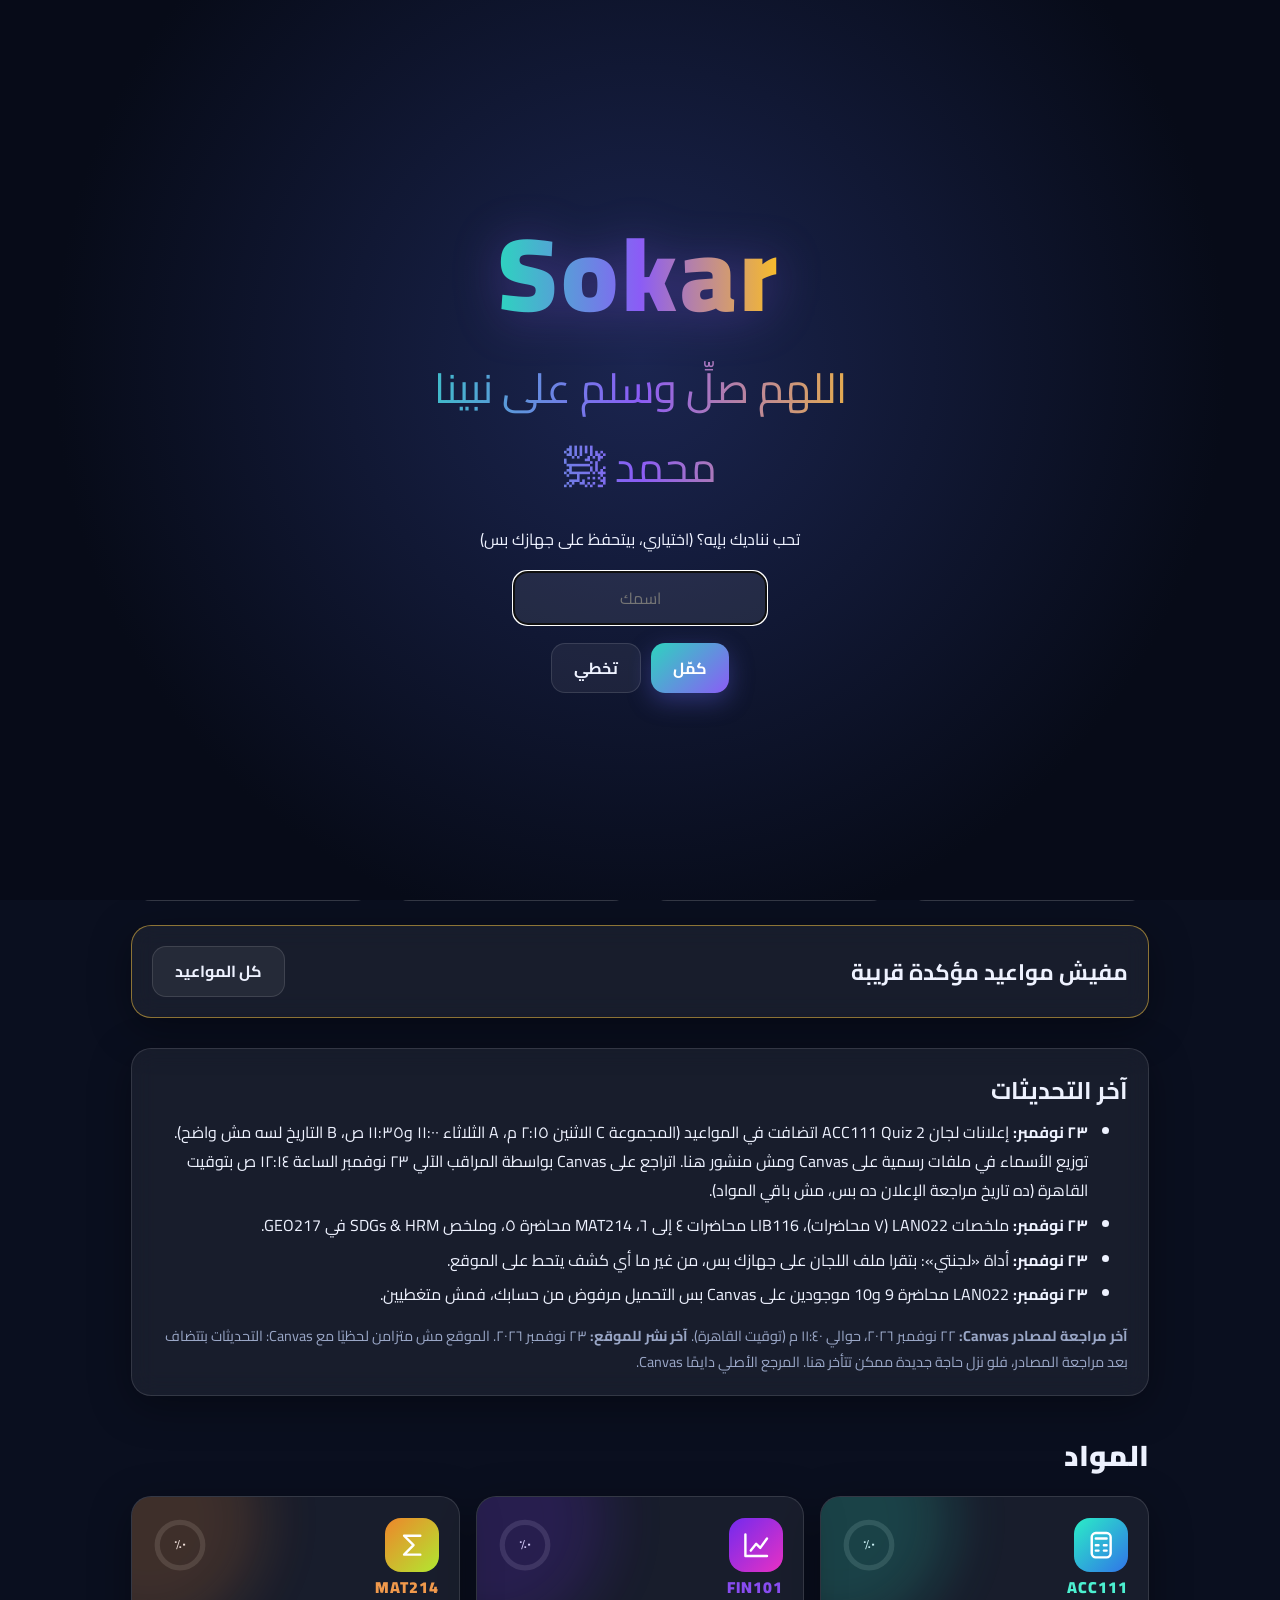
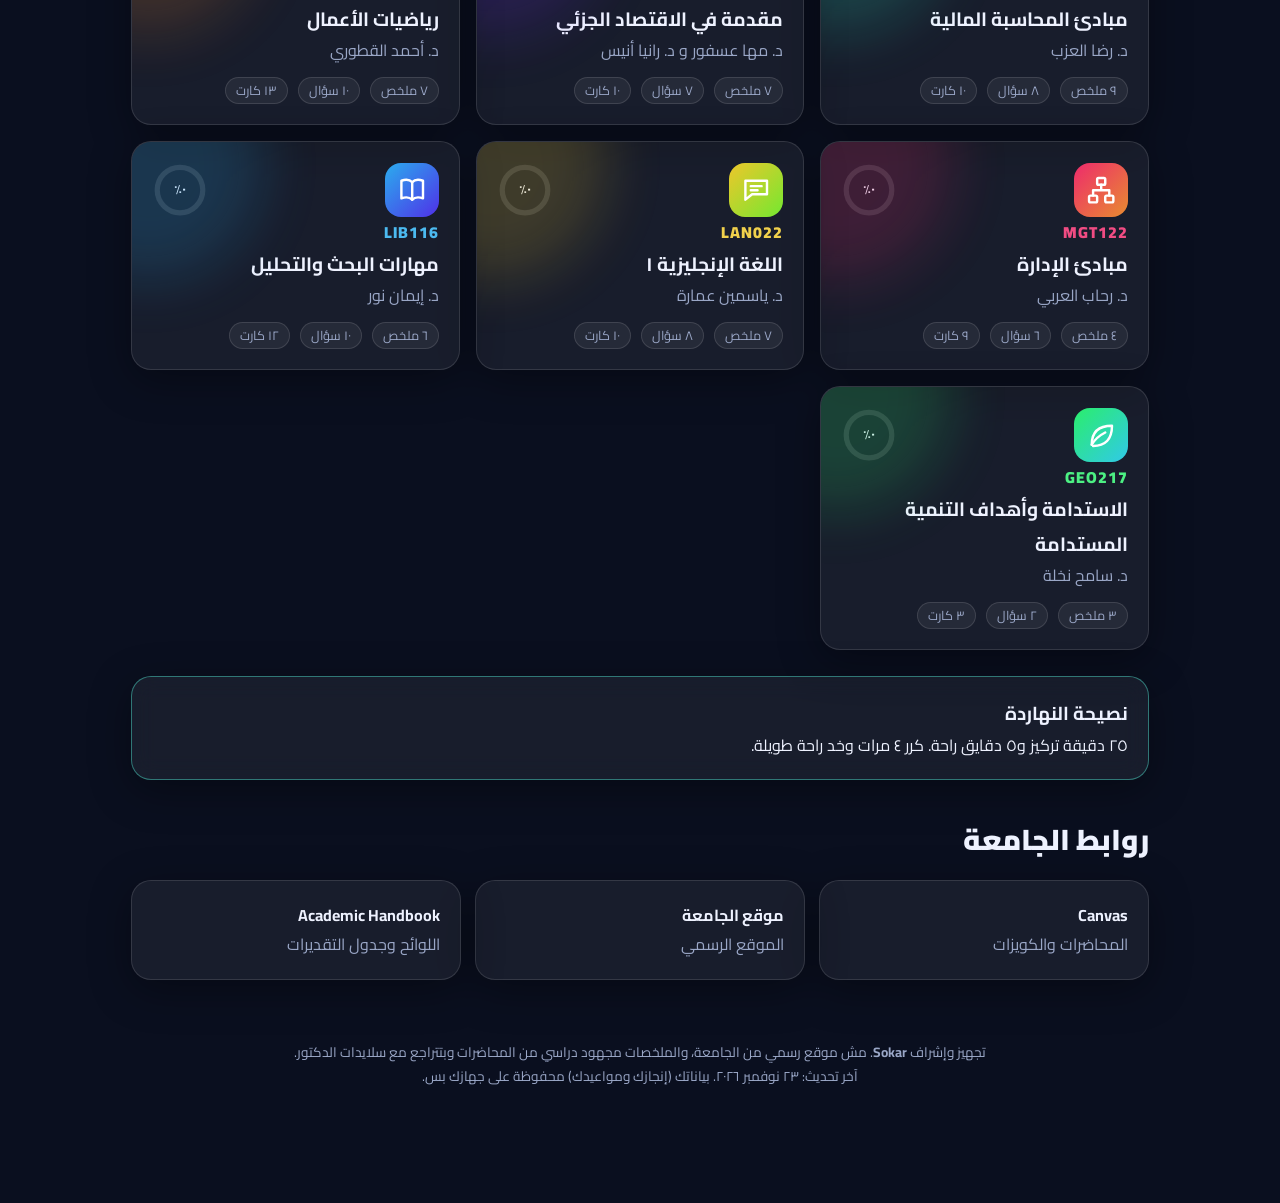
==== index.html @ f7c3d380 "Add color-scheme meta tag to index.html" ====
<!doctype html>
<html lang="ar" dir="rtl">
<head>
<meta charset="utf-8">
<meta name="viewport" content="width=device-width,initial-scale=1,viewport-fit=cover">
<title>Sokar Hub | منصة دفعة بيزنس AIU</title>
<meta name="description" content="ملخصات المواد، المواعيد، كويزات تدريب وحاسبة معدل لدفعة Business سنة أولى AIU. تجهيز Sokar.">
<meta name="theme-color" content="#0b1020"><meta name="color-scheme" content="dark light">
<link rel="icon" href="data:image/svg+xml,%3Csvg xmlns='http://www.w3.org/2000/svg' viewBox='0 0 64 64'%3E%3Crect width='64' height='64' rx='16' fill='%2314b8a6'/%3E%3Ctext x='32' y='44' font-size='34' text-anchor='middle' fill='white' font-family='Arial' font-weight='700'%3ES%3C/text%3E%3C/svg%3E">
<link rel="preconnect" href="https://fonts.googleapis.com"><link rel="preconnect" href="https://fonts.gstatic.com" crossorigin>
<link href="https://fonts.googleapis.com/css2?family=Cairo:wght@400;600;800;900&display=swap" rel="stylesheet">
<link rel="stylesheet" href="css/style.css">
</head>
<body>
<div class="bg" aria-hidden="true"><i class="b b1"></i><i class="b b2"></i><i class="b b3"></i><canvas id="stars"></canvas></div>
<header class="top"><a class="brand" href="#/"><span class="logo">S</span><span>Sokar <b>Hub</b></span></a>
<nav id="nav"><a href="#/" data-r="home">الرئيسية</a><a href="#/table" data-r="table">جدول</a><a href="#/courses" data-r="courses">المواد</a><a href="#/deadlines" data-r="deadlines">المواعيد</a><a href="#/tools" data-r="tools">أدوات</a></nav>
<button id="theme" class="icon-btn" aria-label="تبديل الثيم">◐</button></header>
<main id="app" tabindex="-1"></main>
<footer class="foot"><p>تجهيز وإشراف <b>Sokar</b>. مش موقع رسمي من الجامعة، والملخصات مجهود دراسي من المحاضرات وبتتراجع مع سلايدات الدكتور.</p><p>آخر تحديث: <span id="upd"></span>. بياناتك (إنجازك ومواعيدك) محفوظة على جهازك بس.</p></footer>
<nav class="bottom" id="bnav"><a href="#/" data-r="home"><svg viewBox="0 0 24 24"><path d="M3 11l9-8 9 8v9a1 1 0 0 1-1 1h-5v-6H9v6H4a1 1 0 0 1-1-1z"/></svg>الرئيسية</a><a href="#/table" data-r="table"><svg viewBox="0 0 24 24"><rect x="3" y="4" width="18" height="17" rx="3"/><path d="M3 10h18M9 10v11M15 10v11"/></svg>جدول</a><a href="#/courses" data-r="courses"><svg viewBox="0 0 24 24"><path d="M4 5c3-1 6-1 8 1 2-2 5-2 8-1v13c-3-1-6-1-8 1-2-2-5-2-8-1z"/></svg>المواد</a><a href="#/deadlines" data-r="deadlines"><svg viewBox="0 0 24 24"><rect x="3" y="5" width="18" height="16" rx="3"/><path d="M8 3v4M16 3v4M3 11h18"/></svg>المواعيد</a><a href="#/tools" data-r="tools"><svg viewBox="0 0 24 24"><circle cx="12" cy="12" r="9"/><path d="M12 7v5l3 2"/></svg>أدوات</a></nav>
<script src="js/data-core.js"></script><script src="js/data-acc.js"></script><script src="js/data-fin.js"></script><script src="js/data-mat.js"></script><script src="js/data-mgt.js"></script><script src="js/data-misc.js"></script><script src="js/app.js"></script>
</body></html>
---- css/style.css ----
:root{--bg:#0a0f1f;--bg2:#10172e;--card:rgba(255,255,255,.06);--bd:rgba(255,255,255,.12);--tx:#eef2ff;--mut:#9aa7c7;--pri:#2dd4bf;--pri2:#8b5cf6;--warn:#fbbf24;--ok:#34d399;--r:20px;--sh:0 10px 40px rgba(0,0,0,.35)}
[data-theme=light]{--bg:#f4f6ff;--bg2:#fff;--card:rgba(255,255,255,.85);--bd:rgba(20,30,70,.12);--tx:#10162f;--mut:#56608a;--sh:0 10px 30px rgba(40,50,120,.12)}
*{box-sizing:border-box;margin:0}html{scroll-behavior:smooth}
body{font-family:Cairo,"Segoe UI",Tahoma,sans-serif;background:var(--bg);color:var(--tx);line-height:1.8;overflow-x:hidden;padding-bottom:84px}
a{color:inherit;text-decoration:none}button,input,select{font:inherit;color:inherit}
.bg{position:fixed;inset:0;z-index:-1;overflow:hidden;background:radial-gradient(1200px 700px at 80% -10%,var(--bg2),var(--bg))}
.b{position:absolute;border-radius:50%;filter:blur(70px);opacity:.5;animation:drift 18s ease-in-out infinite alternate}
.b1{width:46vmax;height:46vmax;background:#14b8a6;top:-14vmax;right:-10vmax}.b2{width:40vmax;height:40vmax;background:#7c3aed;bottom:-14vmax;left:-10vmax;animation-delay:-6s}.b3{width:28vmax;height:28vmax;background:#f59e0b;top:40%;left:35%;opacity:.18;animation-delay:-11s}
[data-theme=light] .b{opacity:.22}
@keyframes drift{to{transform:translate(6vmax,5vmax) scale(1.15)}}
#stars{position:absolute;inset:0;width:100%;height:100%}
.top{position:sticky;top:0;z-index:20;display:flex;align-items:center;gap:16px;padding:10px 4vw;backdrop-filter:blur(18px);background:color-mix(in srgb,var(--bg) 70%,transparent);border-bottom:1px solid var(--bd)}
.brand{display:flex;align-items:center;gap:10px;font-weight:800;font-size:1.2rem}.brand b{background:linear-gradient(90deg,var(--pri),var(--pri2));-webkit-background-clip:text;background-clip:text;color:transparent}
.logo{display:grid;place-items:center;width:38px;height:38px;border-radius:12px;background:linear-gradient(135deg,var(--pri),var(--pri2));color:#fff;font-weight:900;animation:pulse 3.5s infinite}
@keyframes pulse{50%{box-shadow:0 0 0 10px rgba(45,212,191,0)}0%{box-shadow:0 0 0 0 rgba(45,212,191,.5)}}
#nav{display:flex;gap:6px;margin-inline-start:auto}#nav a{padding:6px 14px;border-radius:99px;color:var(--mut);font-weight:600;transition:.25s}#nav a:hover,#nav a.on{background:var(--card);color:var(--tx)}
.icon-btn{background:var(--card);border:1px solid var(--bd);border-radius:50%;width:38px;height:38px;cursor:pointer}
main{max-width:1120px;margin:auto;padding:24px 4vw 40px;outline:none}
main.in>*{animation:rise .45s both}@keyframes rise{from{opacity:0;transform:translateY(18px)}}
.reveal{opacity:0;transform:translateY(24px);transition:opacity .5s,transform .5s}.reveal.seen{opacity:1;transform:none}
.card{background:var(--card);border:1px solid var(--bd);border-radius:var(--r);padding:20px;box-shadow:var(--sh);backdrop-filter:blur(12px);transition:transform .25s,border-color .25s}
.card:hover{border-color:color-mix(in srgb,var(--pri) 50%,var(--bd))}
.hero{display:grid;grid-template-columns:1.1fr .9fr;gap:30px;align-items:center;min-height:460px;padding:20px 0}
.pill{display:inline-block;padding:4px 16px;border-radius:99px;background:var(--card);border:1px solid var(--bd);color:var(--pri);font-weight:700;font-size:.9rem}
h1{font-size:clamp(2.3rem,6vw,4.3rem);line-height:1.15;font-weight:900;margin:14px 0}
.grad{background:linear-gradient(90deg,var(--pri),var(--pri2),var(--warn),var(--pri));background-size:300% 100%;-webkit-background-clip:text;background-clip:text;color:transparent;animation:flow 6s linear infinite}
@keyframes flow{to{background-position:300% 0}}
.lead{color:var(--mut);font-size:1.1rem;max-width:560px}.cta{display:flex;gap:12px;flex-wrap:wrap;margin-top:22px}.cta.c{justify-content:center}
.btn{display:inline-flex;align-items:center;justify-content:center;gap:6px;padding:10px 22px;border-radius:14px;border:1px solid var(--bd);background:var(--card);cursor:pointer;font-weight:700;transition:.2s}.btn:hover{transform:translateY(-2px)}
.btn.pri{background:linear-gradient(135deg,var(--pri),var(--pri2));color:#fff;border:0;box-shadow:0 8px 24px rgba(99,102,241,.35)}.btn.sm{padding:4px 12px;font-size:.85rem;border-radius:10px}.btn:disabled{opacity:.45;cursor:not-allowed;transform:none}
.hero-art{position:relative;aspect-ratio:1;max-width:440px;margin:auto;width:100%}
.core{position:absolute;inset:25%;display:grid;place-items:center;animation:float 6s ease-in-out infinite}.core svg{width:100%}
.orbit{position:absolute;inset:0;border-radius:50%;border:1px dashed var(--bd);animation:spin 26s linear infinite}.o2{inset:12%;animation-duration:36s;animation-direction:reverse}
.orbit i{position:absolute;display:grid;place-items:center;width:46px;height:46px;border-radius:14px;background:var(--card);border:1px solid var(--bd);font-style:normal;font-weight:800;font-size:1.2rem;color:var(--pri);}
.o1 i:nth-child(1){top:-23px;left:calc(50% - 23px)}.o1 i:nth-child(2){bottom:12%;right:2%}.o1 i:nth-child(3){bottom:12%;left:2%}
.o2 i:nth-child(1){top:6%;right:6%}.o2 i:nth-child(2){bottom:-23px;left:calc(50% - 23px)}.o2 i:nth-child(3){top:20%;left:-20px}
.orbit i{animation:spin 26s linear infinite reverse}.o2 i{animation-duration:36s;animation-direction:normal}
@keyframes spin{to{transform:rotate(360deg)}}@keyframes float{50%{transform:translateY(-14px)}}
.float{position:absolute;padding:6px 14px;border-radius:14px;background:linear-gradient(135deg,var(--pri),var(--pri2));color:#fff;font-weight:800;box-shadow:var(--sh);animation:float 5s ease-in-out infinite}
.f1{top:6%;right:0}.f2{bottom:10%;left:-4%;animation-delay:-2s}.f3{bottom:-2%;right:20%;animation-delay:-3.5s;background:linear-gradient(135deg,#f59e0b,#ef4444)}
.stats{display:grid;grid-template-columns:repeat(4,1fr);gap:14px;margin:24px 0}.stats div{background:var(--card);border:1px solid var(--bd);border-radius:var(--r);padding:16px;text-align:center}.stats b{display:block;font-size:2.2rem;font-weight:900;background:linear-gradient(90deg,var(--pri),var(--pri2));-webkit-background-clip:text;background-clip:text;color:transparent}.stats span{color:var(--mut)}
.next{display:flex;align-items:center;gap:18px;flex-wrap:wrap;justify-content:space-between;margin:10px 0 30px;border-color:color-mix(in srgb,var(--warn) 45%,var(--bd))}.next h2{font-size:1.4rem}
.count{font-size:1.7rem;font-weight:900;color:var(--warn);animation:glow 2.4s infinite}@keyframes glow{50%{text-shadow:0 0 18px rgba(251,191,36,.7)}}
.sec,.pg{font-size:1.8rem;font-weight:900;margin:34px 0 14px}.pg{margin-top:8px}.mut{color:var(--mut)}.small{font-size:.9rem}.center{text-align:center}.note{margin-top:22px;color:var(--mut);font-size:.9rem}
.grid{display:grid;grid-template-columns:repeat(auto-fill,minmax(250px,1fr));gap:16px}
.cc{display:block;position:relative;overflow:hidden;transform-style:preserve-3d}
.cc::before{content:"";position:absolute;inset:-40% auto auto -30%;width:70%;aspect-ratio:1;border-radius:50%;background:hsl(var(--h) 85% 55%);opacity:.18;filter:blur(30px);transition:.4s}.cc:hover::before{opacity:.35;transform:scale(1.3)}
.cc-top{display:flex;justify-content:space-between;align-items:center}.cc-ic{display:grid;place-items:center;width:54px;height:54px;border-radius:16px;background:linear-gradient(135deg,hsl(var(--h) 85% 55%),hsl(calc(var(--h) + 50) 80% 55%));color:#fff}.cc-ic.big{width:72px;height:72px;border-radius:22px}.ic{width:60%}
.code{font-weight:900;letter-spacing:1px;color:hsl(var(--h,170) 85% 62%);direction:ltr;display:inline-block}.cc h3{font-size:1.2rem}.cc-foot{display:flex;gap:10px;flex-wrap:wrap;margin-top:12px;font-size:.8rem;color:var(--mut)}.cc-foot span{background:var(--card);border-radius:99px;padding:1px 10px;border:1px solid var(--bd)}
.ring{width:56px;height:56px}.rt{fill:none;stroke:var(--bd);stroke-width:6}.rp{fill:none;stroke-width:6;stroke-linecap:round;transition:stroke-dashoffset 1s}.ring text{fill:var(--tx);font-size:15px;font-weight:800}
.links{display:grid;grid-template-columns:repeat(auto-fit,minmax(220px,1fr));gap:14px}.links a{display:flex;flex-direction:column}
.tips{margin-top:26px;border-color:color-mix(in srgb,var(--pri) 40%,var(--bd))}
.back{color:var(--pri);font-weight:700}.chead{display:flex;align-items:center;gap:18px;margin:14px 0 18px;flex-wrap:wrap}.chead h1{font-size:2rem;margin:0}.chead .ring{margin-inline-start:auto;width:76px;height:76px}.info{margin-bottom:16px;font-size:.95rem}.info p+p{margin-top:6px}
.tabs{display:flex;gap:8px;margin:16px 0;position:sticky;top:60px;z-index:5}.tab{padding:8px 22px;border-radius:99px;border:1px solid var(--bd);background:var(--card);cursor:pointer;font-weight:700;backdrop-filter:blur(10px)}.tab.on{background:linear-gradient(135deg,var(--pri),var(--pri2));color:#fff;border:0}
.lec{margin-bottom:12px;padding:0}.lec summary{display:flex;align-items:center;gap:12px;padding:16px 18px;cursor:pointer;list-style:none;font-weight:700}.lec summary::-webkit-details-marker{display:none}.lec[open]{border-color:var(--pri)}
.num{display:grid;place-items:center;min-width:34px;height:34px;border-radius:10px;background:var(--bd);font-weight:800}.lt{flex:1}.chk{display:flex;gap:6px;align-items:center;font-size:.8rem;color:var(--mut);font-weight:600}.chk input{accent-color:var(--pri);width:18px;height:18px}
.pts{padding:0 40px 8px 18px;margin:0}.pts li{margin:6px 0}.lec .pts{padding-top:2px;animation:rise .4s}.terms{display:flex;gap:8px;flex-wrap:wrap;padding:6px 18px 18px}.term{background:color-mix(in srgb,var(--pri) 14%,transparent);border:1px solid var(--bd);border-radius:10px;padding:2px 12px;font-size:.88rem}.term b{color:var(--pri)}
.fc-wrap{max-width:560px;margin:auto}.fc{perspective:900px;height:260px;position:relative;cursor:pointer;margin-bottom:16px}.face{position:absolute;inset:0;display:flex;flex-direction:column;justify-content:center;align-items:center;text-align:center;padding:24px;border-radius:var(--r);border:1px solid var(--bd);background:var(--card);backface-visibility:hidden;transition:transform .6s;font-size:1.3rem;font-weight:700;box-shadow:var(--sh)}.back{}.face.back{transform:rotateY(180deg);background:linear-gradient(135deg,color-mix(in srgb,var(--pri) 25%,var(--bg2)),color-mix(in srgb,var(--pri2) 25%,var(--bg2)))}.fc.flip .front{transform:rotateY(180deg)}.fc.flip .back{transform:rotateY(0)}.face small,.face em{color:var(--mut);font-size:.8rem;font-style:normal}.fc-btns{display:flex;gap:10px;justify-content:center}
.q h3{margin:10px 0 14px}.bar{height:6px;background:var(--bd);border-radius:9px;overflow:hidden}.bar i{display:block;height:100%;background:linear-gradient(90deg,var(--pri),var(--pri2));transition:width .4s}.opts{display:grid;gap:10px}.opt{padding:12px 16px;border-radius:14px;border:1px solid var(--bd);background:var(--card);cursor:pointer;text-align:start;font-weight:600;transition:.2s}.opt:hover:not(:disabled){border-color:var(--pri);transform:translateX(-4px)}.opt.right{background:rgba(52,211,153,.2);border-color:var(--ok);animation:pop .4s}.opt.wrong{background:rgba(248,113,113,.2);border-color:#f87171;animation:shake .4s}.why{margin:12px 0;color:var(--mut)}.res{text-align:center}.res h2{font-size:2.6rem}
@keyframes pop{50%{transform:scale(1.03)}}@keyframes shake{25%{transform:translateX(6px)}75%{transform:translateX(-6px)}}
.tl{display:grid;gap:14px;position:relative}.ev{display:flex;gap:16px;justify-content:space-between;flex-wrap:wrap;position:relative;border-inline-start:5px solid var(--bd)}.ev.ok{border-inline-start-color:var(--ok)}.ev.warn{border-inline-start-color:var(--warn)}.ev.soft{border-inline-start-color:var(--pri2)}.dot{display:none}
.ev-top{display:flex;gap:8px;margin-bottom:4px}.tag{padding:0 12px;border-radius:99px;font-size:.78rem;font-weight:800;background:var(--card);border:1px solid var(--bd)}.tag.ok{color:var(--ok)}.tag.warn{color:var(--warn)}.tag.soft{color:#a78bfa}.ev h3{font-size:1.15rem}.ev-side{display:flex;flex-direction:column;align-items:flex-end;gap:8px;justify-content:center}.cdn{color:var(--warn);font-size:1.15rem}
.cal{margin-top:24px}.cal h2{font-size:1.3rem}.cal .pts{padding-inline-end:18px}.add{display:flex;gap:10px;flex-wrap:wrap;margin:12px 0}.add input,.gp,.gh{padding:9px 14px;border-radius:12px;border:1px solid var(--bd);background:var(--card);flex:1;min-width:130px}.mine{list-style:none;padding:0}.mine li{display:flex;gap:10px;align-items:center;padding:8px 0;border-bottom:1px solid var(--bd)}.mine li span{flex:1}
.two{display:grid;grid-template-columns:1fr 1fr;gap:18px}.pomo{position:relative;width:200px;margin:14px auto}.pomo svg{width:100%}.pomo .rp{stroke:var(--pri);stroke-width:8;transition:stroke-dashoffset 1s linear}.pomo .rt{stroke-width:8}.pomo b{position:absolute;inset:0;display:grid;place-items:center;font-size:2.2rem;font-weight:900}
.gc{display:grid;grid-template-columns:70px 1fr 78px 60px 80px;gap:8px;align-items:center;margin:8px 0}.gc .gp,.gc .gh{min-width:0;padding:6px 8px}.gg{text-align:center;color:var(--pri)}.gres{display:flex;justify-content:space-between;align-items:center;margin:14px 0;padding:14px 18px;border-radius:16px;background:linear-gradient(135deg,color-mix(in srgb,var(--pri) 25%,transparent),color-mix(in srgb,var(--pri2) 25%,transparent))}.gres b{font-size:2rem}
.foot{text-align:center;color:var(--mut);font-size:.85rem;padding:20px 4vw 30px}
.bottom{display:none;position:fixed;bottom:0;inset-inline:0;z-index:30;justify-content:space-around;padding:6px 8px calc(6px + env(safe-area-inset-bottom));background:color-mix(in srgb,var(--bg) 85%,transparent);backdrop-filter:blur(18px);border-top:1px solid var(--bd)}
.bottom a{display:flex;flex-direction:column;align-items:center;font-size:.72rem;color:var(--mut);font-weight:700;gap:2px;padding:4px 9px;border-radius:14px;transition:.2s}.bottom svg{width:22px;height:22px;fill:none;stroke:currentColor;stroke-width:1.8;stroke-linecap:round;stroke-linejoin:round}.bottom a.on{color:var(--pri);background:var(--card)}
.confetti{position:fixed;inset:0;pointer-events:none;z-index:99}
@media(max-width:820px){.hero{grid-template-columns:1fr;min-height:0;text-align:center}.lead{margin:auto}.cta{justify-content:center}.hero-art{max-width:300px}.stats{grid-template-columns:repeat(2,1fr)}.two{grid-template-columns:1fr}#nav{display:none}.top{justify-content:space-between}.icon-btn{margin-inline-start:auto}.bottom{display:flex}.gc{grid-template-columns:62px 1fr 70px 52px 70px}.gn{font-size:.8rem}.tabs{top:56px}.pts{padding-inline-end:28px}.chk span{display:none}}
@media(prefers-reduced-motion:reduce){*,*::before,*::after{animation:none!important;transition:none!important}.reveal{opacity:1;transform:none}}

html,body{overflow-x:hidden;max-width:100%}.b,.orbit{max-width:100vw}
.cmt{margin-top:18px}.cmrow{display:flex;flex-wrap:wrap;gap:10px;margin:12px 0}.cmrow input#cid{flex:1;min-width:140px;padding:10px 14px;border-radius:14px;border:1px solid var(--bd);background:var(--card);color:inherit;font:inherit}#cres{line-height:1.9}
.upd{margin:18px 0}

.bdua{font-size:1.25rem;line-height:2;margin:.4rem 0}.brk input[type=range]{vertical-align:middle;width:120px}

#intro{position:fixed;inset:0;z-index:9999;display:grid;place-items:center;background:radial-gradient(circle at 50% 40%,#1b2550,#070b18 70%);color:#eef2ff;text-align:center;padding:24px;transition:opacity .6s}
#intro.out{opacity:0;pointer-events:none}
.in-box{max-width:520px;display:grid;gap:18px;justify-items:center}
.in-salat{font-size:clamp(1.6rem,6vw,2.6rem);line-height:1.9;background:linear-gradient(90deg,#2dd4bf,#8b5cf6,#fbbf24);-webkit-background-clip:text;background-clip:text;color:transparent;animation:inUp 1.2s both,inGlow 3s 1.2s infinite alternate}
.in-wel{font-size:clamp(1.4rem,5vw,2.2rem);font-weight:700;animation:inUp 1s .9s both}
.in-q{animation:inUp 1s .6s both}.in-row{display:flex;gap:10px}
#inm{padding:.7rem 1rem;border-radius:14px;border:1px solid rgba(255,255,255,.25);background:rgba(255,255,255,.08);text-align:center;min-width:220px}
.in-go{animation:inUp 1s 1.4s both}
@keyframes inUp{from{opacity:0;transform:translateY(24px) scale(.96)}to{opacity:1;transform:none}}
@keyframes inGlow{to{filter:drop-shadow(0 0 14px rgba(45,212,191,.6))}}
@media(prefers-reduced-motion:reduce){#intro,#intro *{animation:none!important;transition:none!important}}

.wish{text-align:center;font-size:clamp(1.2rem,4vw,1.8rem);font-weight:700;padding:.6rem 0 0;background:linear-gradient(90deg,#2dd4bf,#8b5cf6,#fbbf24);-webkit-background-clip:text;background-clip:text;color:transparent}

.wordmark{text-align:center;font-weight:900;letter-spacing:.04em;font-size:clamp(3rem,16vw,6.5rem);line-height:1.1;padding-top:.6rem;background:linear-gradient(90deg,#2dd4bf,#8b5cf6,#fbbf24);-webkit-background-clip:text;background-clip:text;color:transparent;filter:drop-shadow(0 4px 24px rgba(139,92,246,.35))}.brand{font-size:1.25rem;font-weight:800}

main#app{min-height:100vh}
.ttr{display:flex;gap:12px;align-items:flex-start;padding:10px 0;border-top:1px solid var(--bd)}.ttt{flex:0 0 96px;font-weight:800;color:var(--pri);text-align:center;background:color-mix(in srgb,var(--pri) 12%,transparent);border-radius:10px;padding:4px 6px;font-size:.92rem}.ttd{display:flex;flex-direction:column;gap:2px;min-width:0}#tt h3{margin:16px 0 4px}
.ttd .tag{align-self:flex-start;width:auto}
.ttm{display:flex;flex-wrap:wrap;gap:2px 14px}
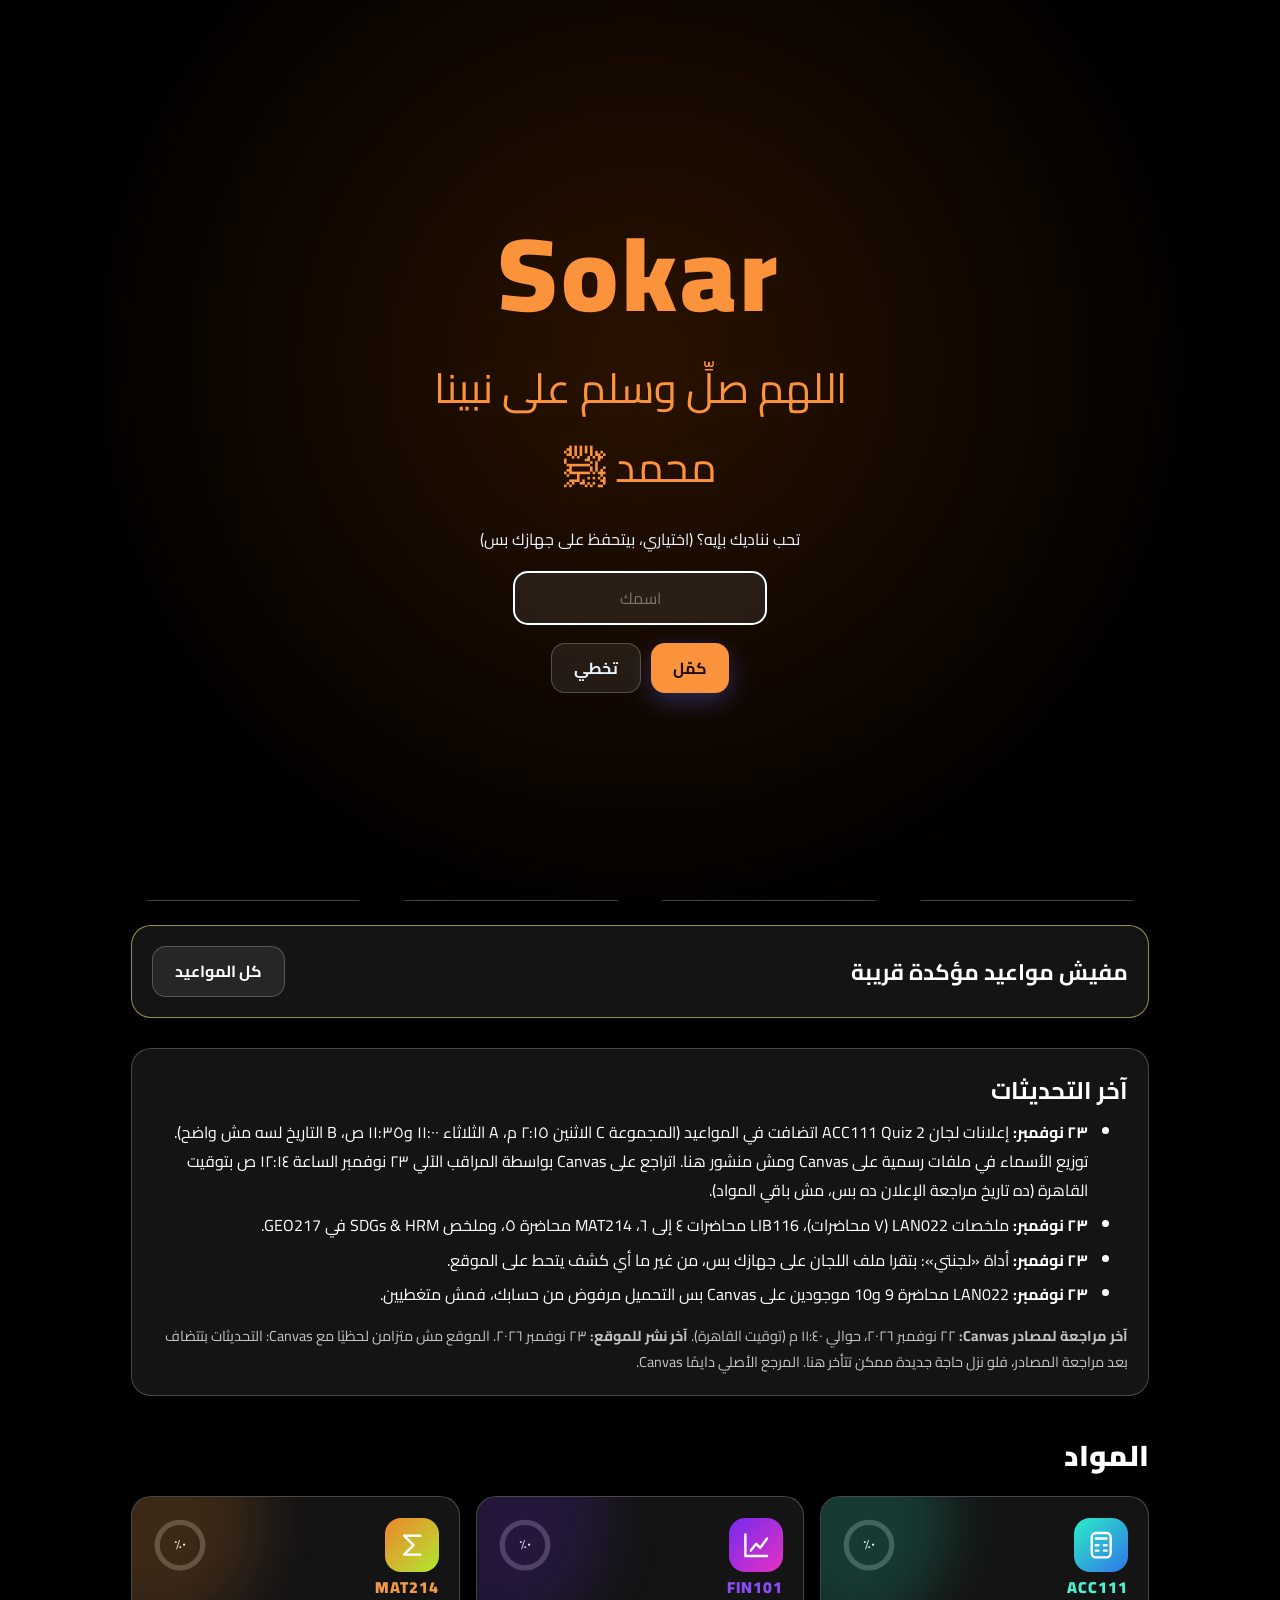
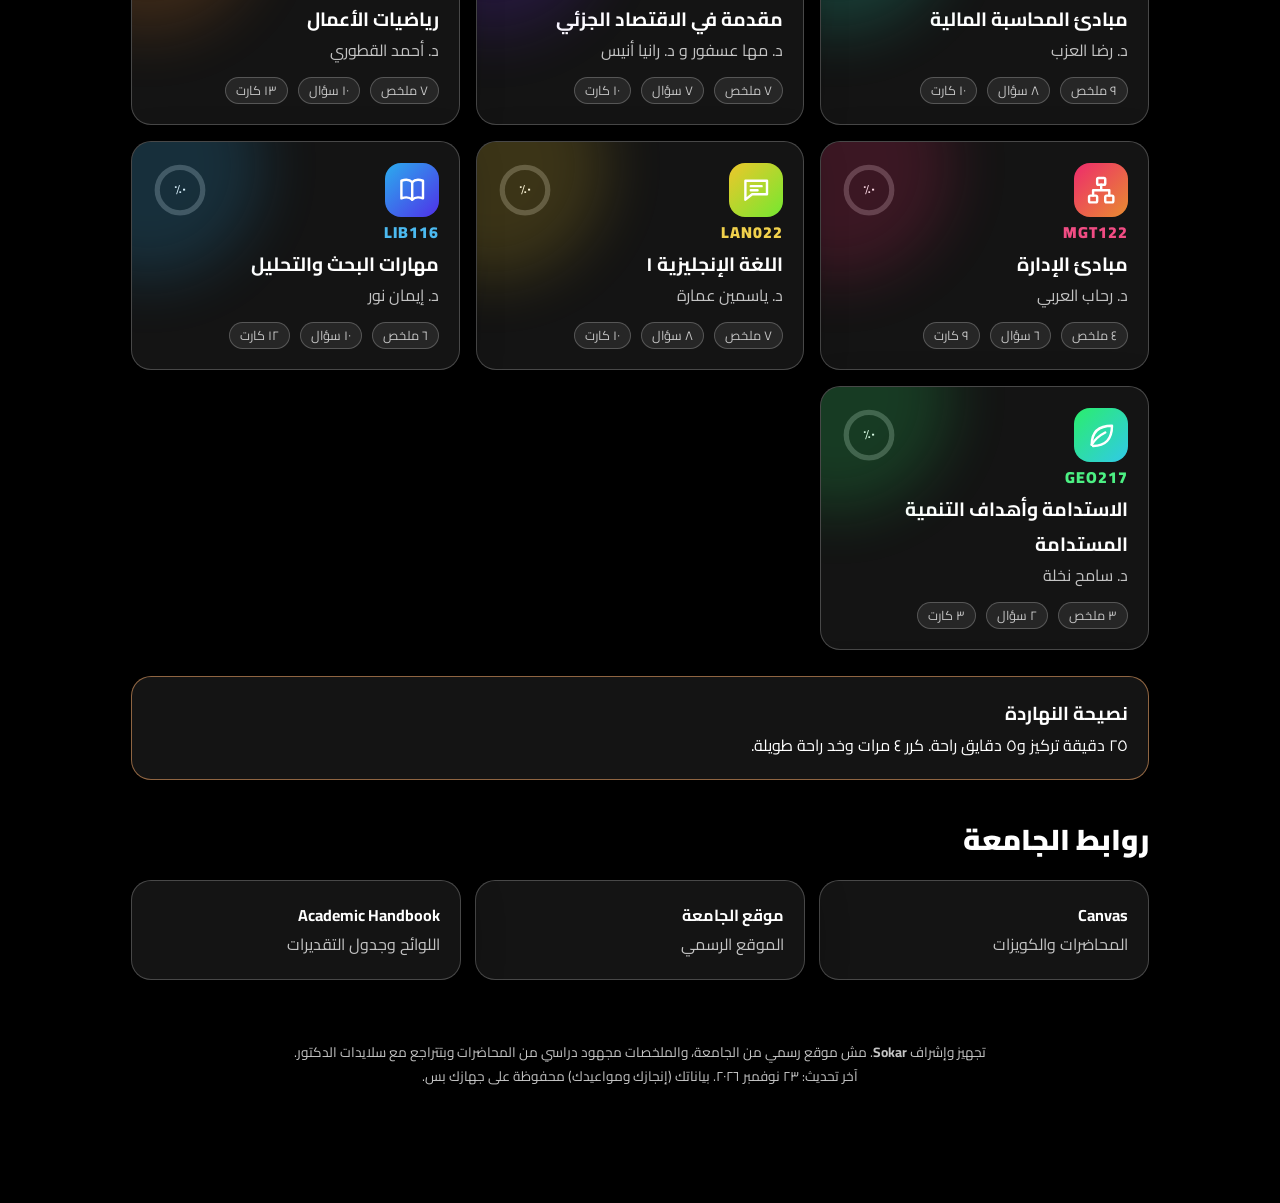
==== commit 5437d139: "Change theme color to black in index.html" ====
--- a/index.html
+++ b/index.html
@@ -5,7 +5,7 @@
 <meta name="viewport" content="width=device-width,initial-scale=1,viewport-fit=cover">
 <title>Sokar Hub | منصة دفعة بيزنس AIU</title>
 <meta name="description" content="ملخصات المواد، المواعيد، كويزات تدريب وحاسبة معدل لدفعة Business سنة أولى AIU. تجهيز Sokar.">
-<meta name="theme-color" content="#0b1020"><meta name="color-scheme" content="dark light">
+<meta name="theme-color" content="#000000"><meta name="color-scheme" content="dark light">
 <link rel="icon" href="data:image/svg+xml,%3Csvg xmlns='http://www.w3.org/2000/svg' viewBox='0 0 64 64'%3E%3Crect width='64' height='64' rx='16' fill='%2314b8a6'/%3E%3Ctext x='32' y='44' font-size='34' text-anchor='middle' fill='white' font-family='Arial' font-weight='700'%3ES%3C/text%3E%3C/svg%3E">
 <link rel="preconnect" href="https://fonts.googleapis.com"><link rel="preconnect" href="https://fonts.gstatic.com" crossorigin>
 <link href="https://fonts.googleapis.com/css2?family=Cairo:wght@400;600;800;900&display=swap" rel="stylesheet">
--- a/css/style.css
+++ b/css/style.css
@@ -96,3 +96,13 @@
 .ttr{display:flex;gap:12px;align-items:flex-start;padding:10px 0;border-top:1px solid var(--bd)}.ttt{flex:0 0 96px;font-weight:800;color:var(--pri);text-align:center;background:color-mix(in srgb,var(--pri) 12%,transparent);border-radius:10px;padding:4px 6px;font-size:.92rem}.ttd{display:flex;flex-direction:column;gap:2px;min-width:0}#tt h3{margin:16px 0 4px}
 .ttd .tag{align-self:flex-start;width:auto}
 .ttm{display:flex;flex-wrap:wrap;gap:2px 14px}
+
+:root{color-scheme:dark}[data-theme=light]{color-scheme:light}
+
+/* Theme H: solid black + orange (solid text/buttons, no gradient text) */
+:root{--bg:#000;--bg2:#0c0c0c;--card:rgba(255,255,255,.08);--bd:rgba(255,255,255,.22);--tx:#fff;--mut:#c4c4c4;--pri:#fb923c;--pri2:#fb923c;--on:#1a0a00;--warn:#fde047}
+[data-theme=light]{--bg:#fff7ed;--bg2:#fff;--card:rgba(255,255,255,.95);--bd:rgba(60,30,0,.2);--tx:#1c1209;--mut:#57432b;--pri:#c2410c;--pri2:#c2410c;--on:#fff;--warn:#a16207}
+.grad,.wordmark,.in-salat,.stats b,.wish{background:none!important;-webkit-text-fill-color:currentColor!important;filter:none!important;color:var(--pri)!important}
+.btn.pri,.logo,.float,.tab.on,.bottom a.on{background:var(--pri)!important;color:var(--on)!important}
+.b{opacity:.12}.b1,.b3{background:var(--pri)}.b2{background:#fff}[data-theme=light] .b{opacity:.08}[data-theme=light] .b2{background:#c2410c}
+#intro{background:radial-gradient(circle at 50% 40%,#2a1200,#000 70%)}
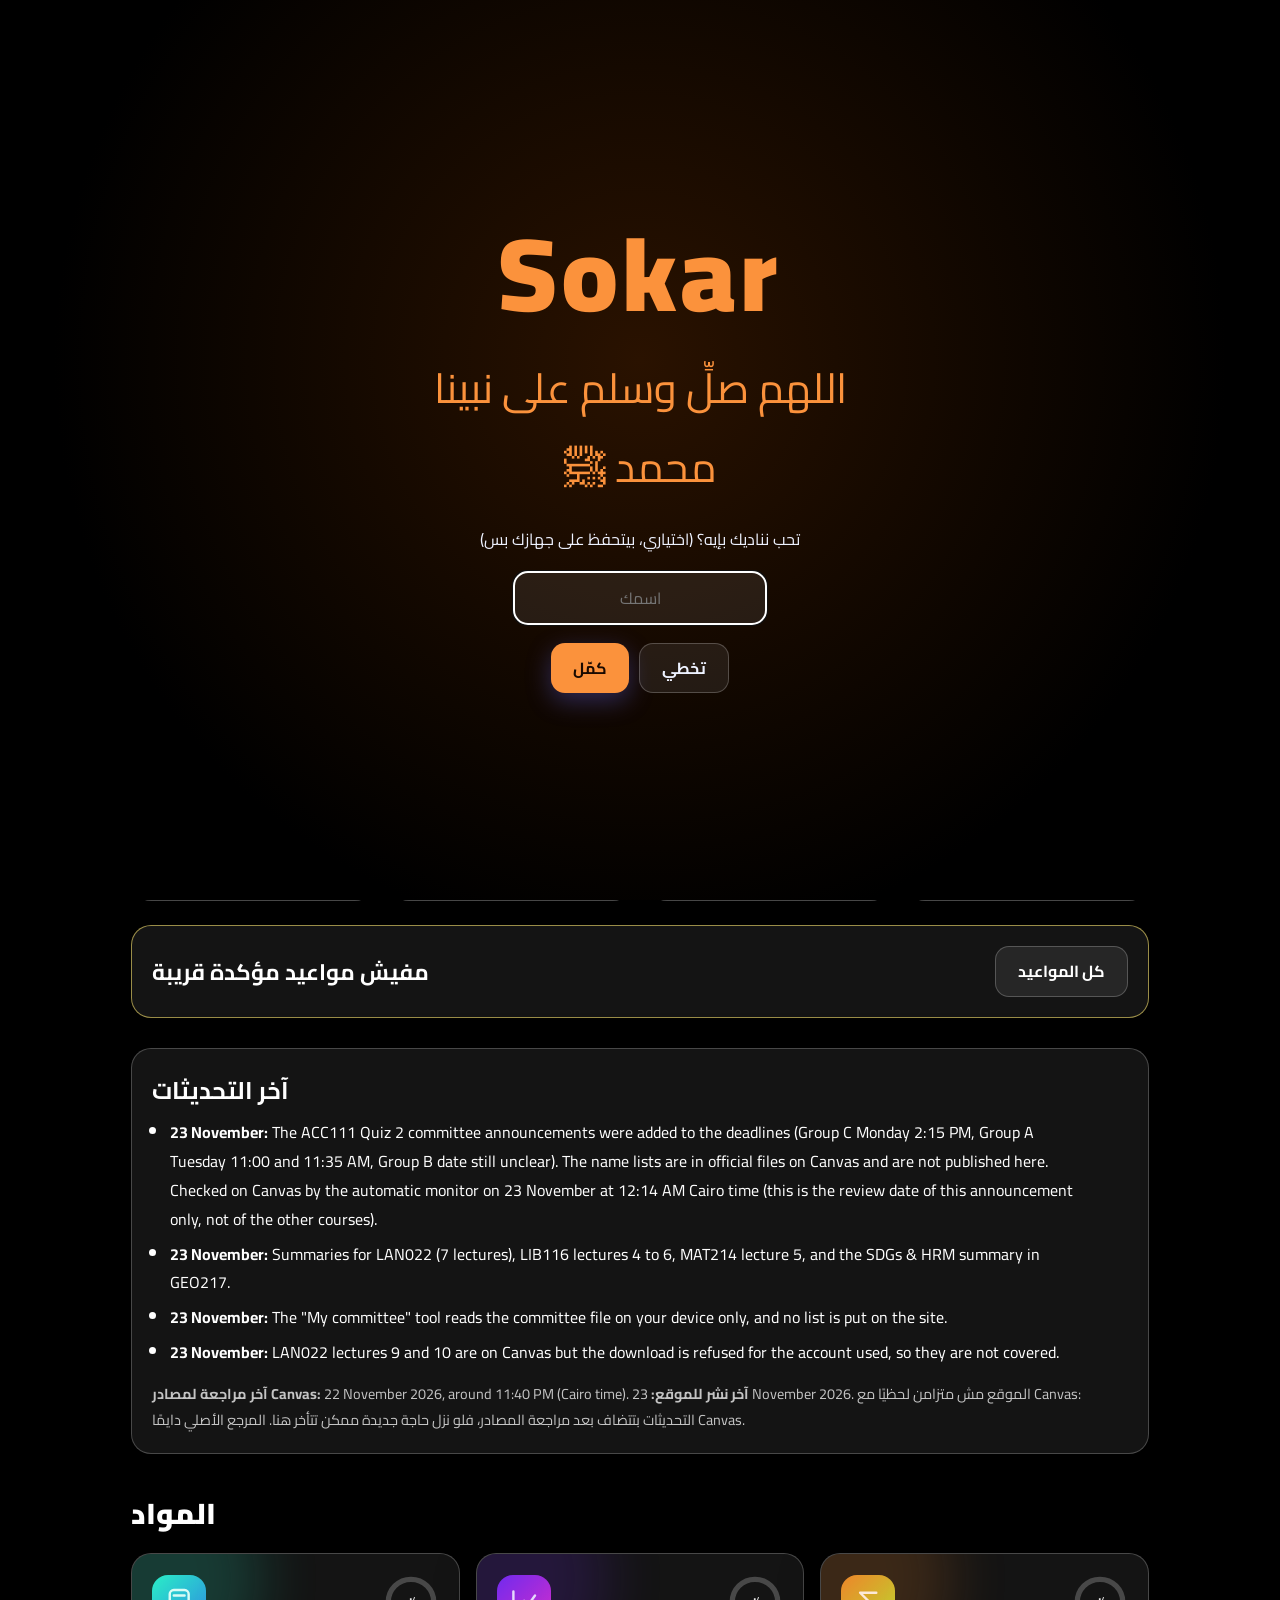
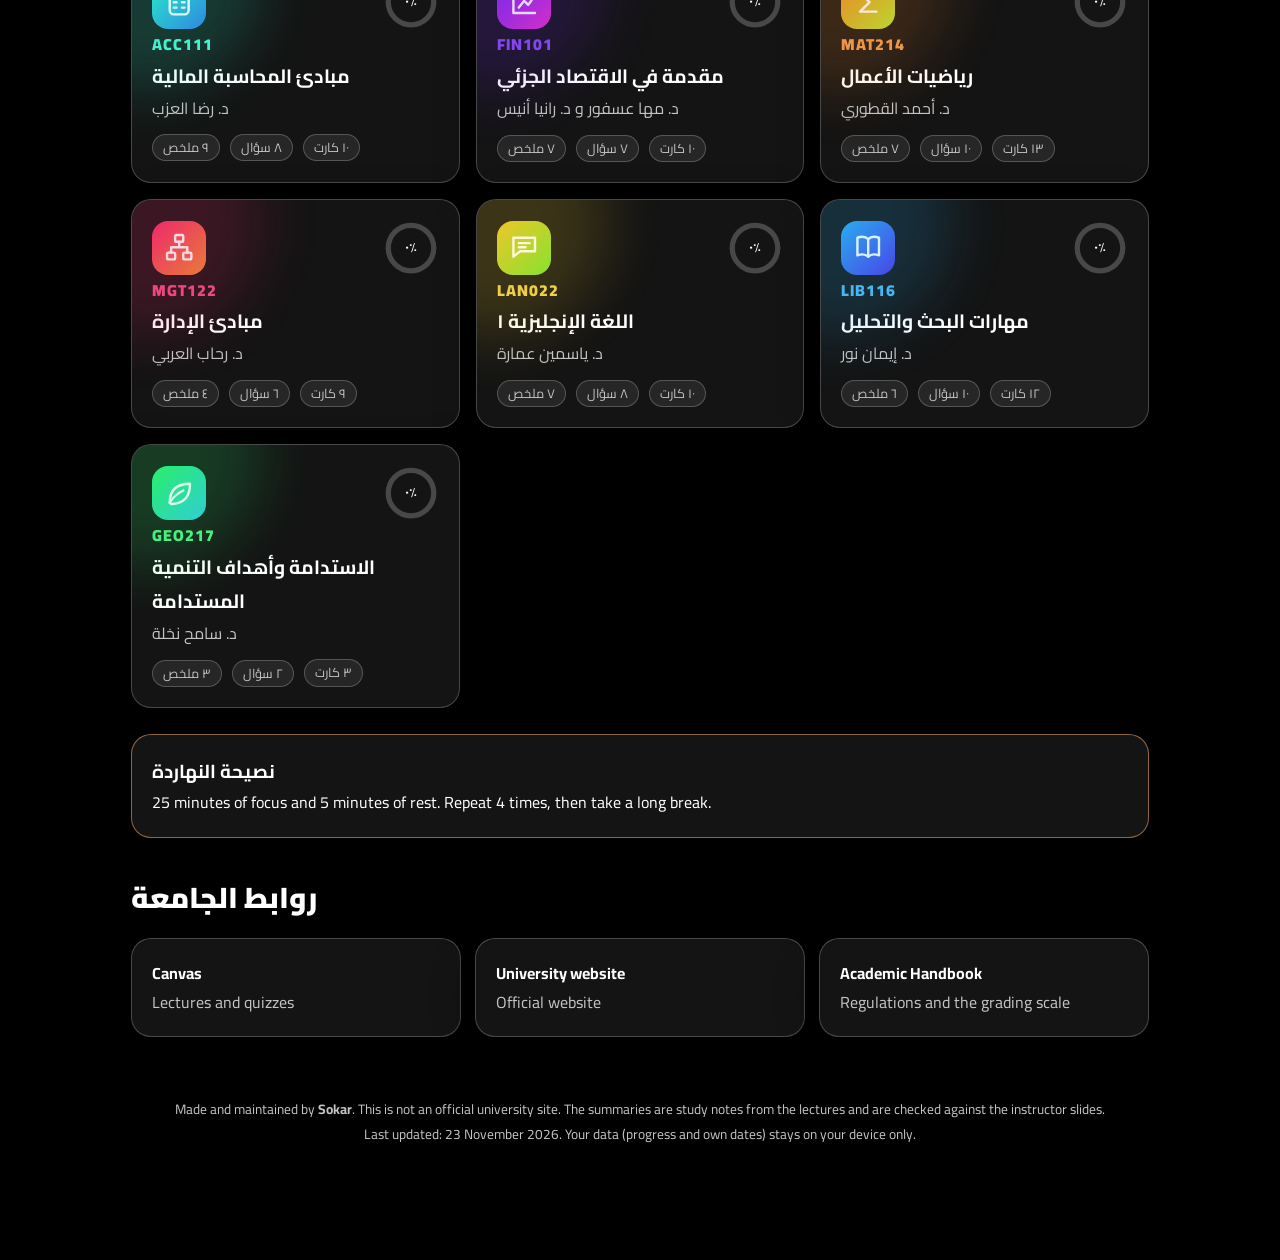
==== commit 631aa27b: "Change language and content to English" ====
--- a/index.html
+++ b/index.html
@@ -1,10 +1,10 @@
 <!doctype html>
-<html lang="ar" dir="rtl">
+<html lang="en" dir="ltr">
 <head>
 <meta charset="utf-8">
 <meta name="viewport" content="width=device-width,initial-scale=1,viewport-fit=cover">
-<title>Sokar Hub | منصة دفعة بيزنس AIU</title>
-<meta name="description" content="ملخصات المواد، المواعيد، كويزات تدريب وحاسبة معدل لدفعة Business سنة أولى AIU. تجهيز Sokar.">
+<title>Sokar Hub | AIU Business cohort platform</title>
+<meta name="description" content="Course summaries, deadlines, practice quizzes and a GPA calculator for the AIU Business first-year cohort. Made by Sokar.">
 <meta name="theme-color" content="#000000"><meta name="color-scheme" content="dark light">
 <link rel="icon" href="data:image/svg+xml,%3Csvg xmlns='http://www.w3.org/2000/svg' viewBox='0 0 64 64'%3E%3Crect width='64' height='64' rx='16' fill='%2314b8a6'/%3E%3Ctext x='32' y='44' font-size='34' text-anchor='middle' fill='white' font-family='Arial' font-weight='700'%3ES%3C/text%3E%3C/svg%3E">
 <link rel="preconnect" href="https://fonts.googleapis.com"><link rel="preconnect" href="https://fonts.gstatic.com" crossorigin>
@@ -14,10 +14,10 @@
 <body>
 <div class="bg" aria-hidden="true"><i class="b b1"></i><i class="b b2"></i><i class="b b3"></i><canvas id="stars"></canvas></div>
 <header class="top"><a class="brand" href="#/"><span class="logo">S</span><span>Sokar <b>Hub</b></span></a>
-<nav id="nav"><a href="#/" data-r="home">الرئيسية</a><a href="#/table" data-r="table">جدول</a><a href="#/courses" data-r="courses">المواد</a><a href="#/deadlines" data-r="deadlines">المواعيد</a><a href="#/tools" data-r="tools">أدوات</a></nav>
-<button id="theme" class="icon-btn" aria-label="تبديل الثيم">◐</button></header>
+<nav id="nav"><a href="#/" data-r="home">Home</a><a href="#/table" data-r="table">Timetable</a><a href="#/courses" data-r="courses">Courses</a><a href="#/deadlines" data-r="deadlines">Deadlines</a><a href="#/tools" data-r="tools">Tools</a></nav>
+<button id="theme" class="icon-btn" aria-label="Toggle theme">◐</button></header>
 <main id="app" tabindex="-1"></main>
-<footer class="foot"><p>تجهيز وإشراف <b>Sokar</b>. مش موقع رسمي من الجامعة، والملخصات مجهود دراسي من المحاضرات وبتتراجع مع سلايدات الدكتور.</p><p>آخر تحديث: <span id="upd"></span>. بياناتك (إنجازك ومواعيدك) محفوظة على جهازك بس.</p></footer>
-<nav class="bottom" id="bnav"><a href="#/" data-r="home"><svg viewBox="0 0 24 24"><path d="M3 11l9-8 9 8v9a1 1 0 0 1-1 1h-5v-6H9v6H4a1 1 0 0 1-1-1z"/></svg>الرئيسية</a><a href="#/table" data-r="table"><svg viewBox="0 0 24 24"><rect x="3" y="4" width="18" height="17" rx="3"/><path d="M3 10h18M9 10v11M15 10v11"/></svg>جدول</a><a href="#/courses" data-r="courses"><svg viewBox="0 0 24 24"><path d="M4 5c3-1 6-1 8 1 2-2 5-2 8-1v13c-3-1-6-1-8 1-2-2-5-2-8-1z"/></svg>المواد</a><a href="#/deadlines" data-r="deadlines"><svg viewBox="0 0 24 24"><rect x="3" y="5" width="18" height="16" rx="3"/><path d="M8 3v4M16 3v4M3 11h18"/></svg>المواعيد</a><a href="#/tools" data-r="tools"><svg viewBox="0 0 24 24"><circle cx="12" cy="12" r="9"/><path d="M12 7v5l3 2"/></svg>أدوات</a></nav>
+<footer class="foot"><p>Made and maintained by <b>Sokar</b>. This is not an official university site. The summaries are study notes from the lectures and are checked against the instructor slides.</p><p>Last updated: <span id="upd"></span>. Your data (progress and own dates) stays on your device only.</p></footer>
+<nav class="bottom" id="bnav"><a href="#/" data-r="home"><svg viewBox="0 0 24 24"><path d="M3 11l9-8 9 8v9a1 1 0 0 1-1 1h-5v-6H9v6H4a1 1 0 0 1-1-1z"/></svg>Home</a><a href="#/table" data-r="table"><svg viewBox="0 0 24 24"><rect x="3" y="4" width="18" height="17" rx="3"/><path d="M3 10h18M9 10v11M15 10v11"/></svg>Timetable</a><a href="#/courses" data-r="courses"><svg viewBox="0 0 24 24"><path d="M4 5c3-1 6-1 8 1 2-2 5-2 8-1v13c-3-1-6-1-8 1-2-2-5-2-8-1z"/></svg>Courses</a><a href="#/deadlines" data-r="deadlines"><svg viewBox="0 0 24 24"><rect x="3" y="5" width="18" height="16" rx="3"/><path d="M8 3v4M16 3v4M3 11h18"/></svg>Deadlines</a><a href="#/tools" data-r="tools"><svg viewBox="0 0 24 24"><circle cx="12" cy="12" r="9"/><path d="M12 7v5l3 2"/></svg>Tools</a></nav>
 <script src="js/data-core.js"></script><script src="js/data-acc.js"></script><script src="js/data-fin.js"></script><script src="js/data-mat.js"></script><script src="js/data-mgt.js"></script><script src="js/data-misc.js"></script><script src="js/app.js"></script>
 </body></html>
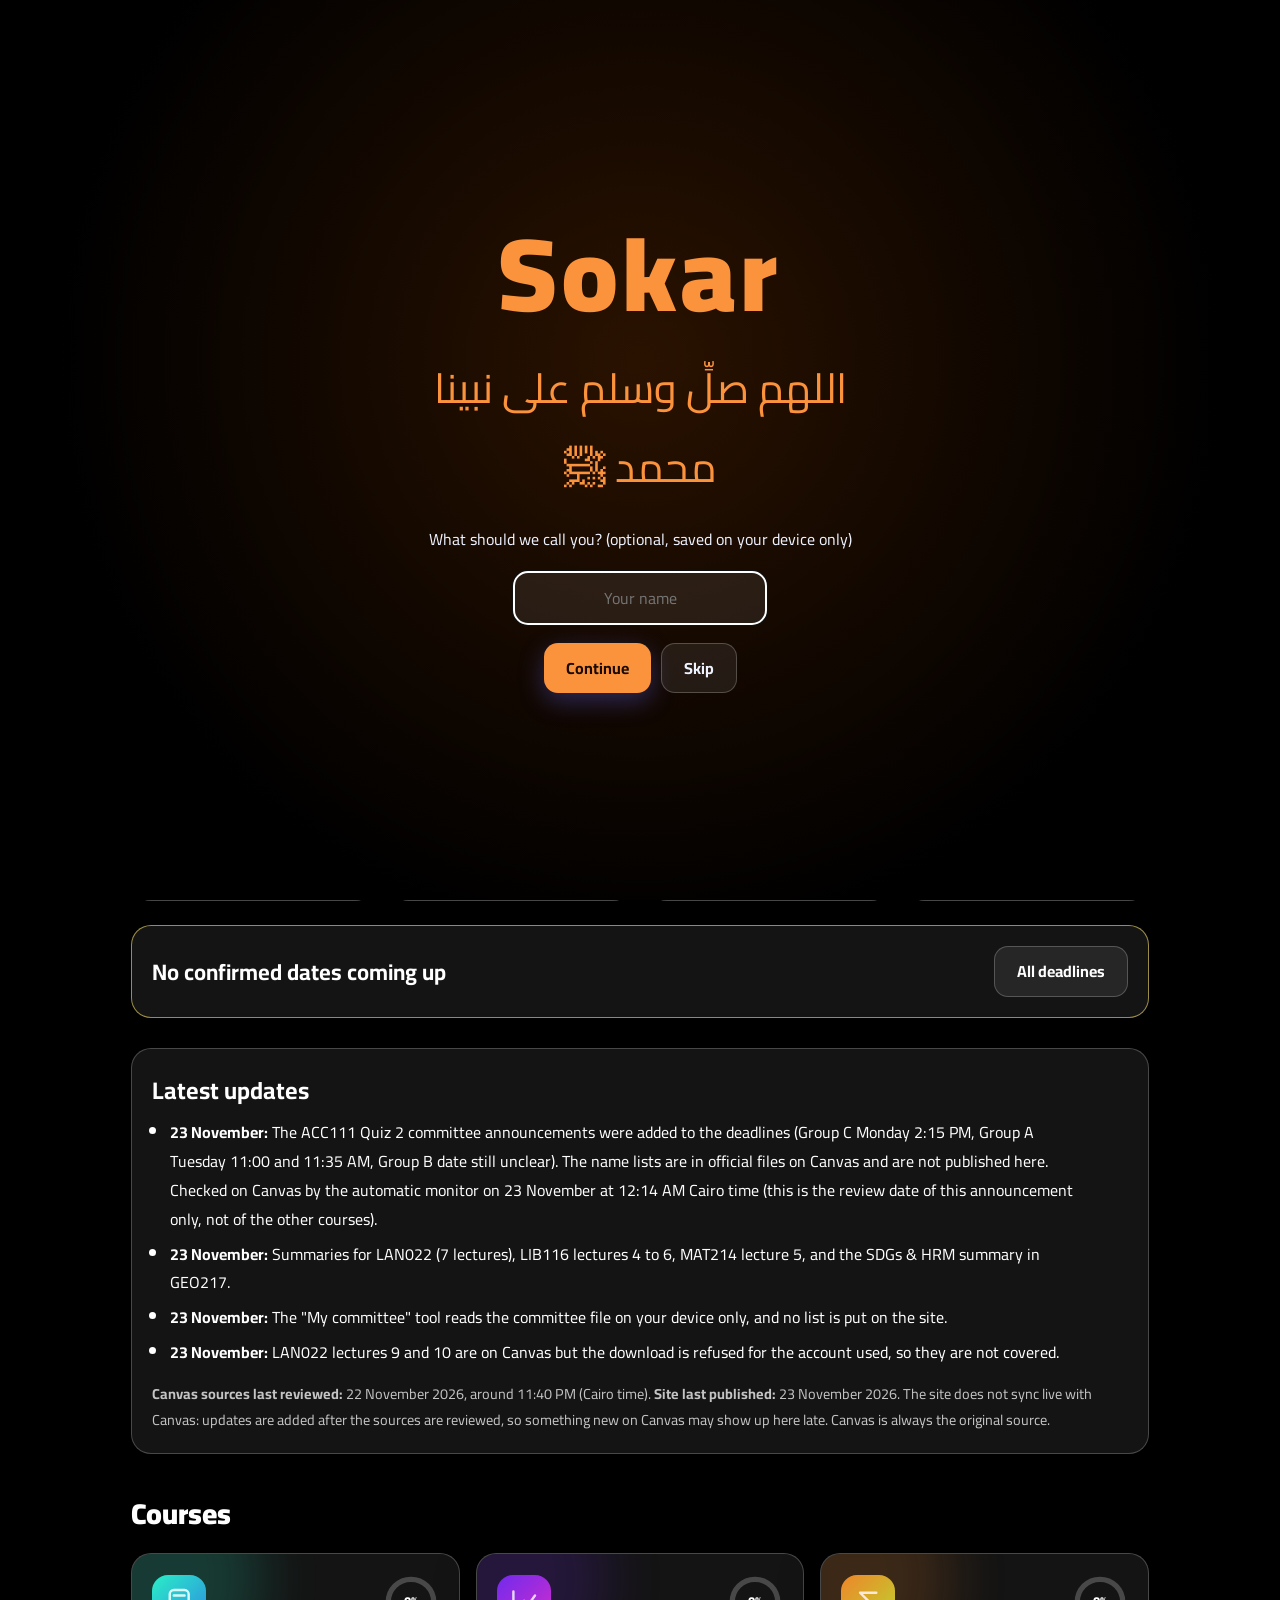
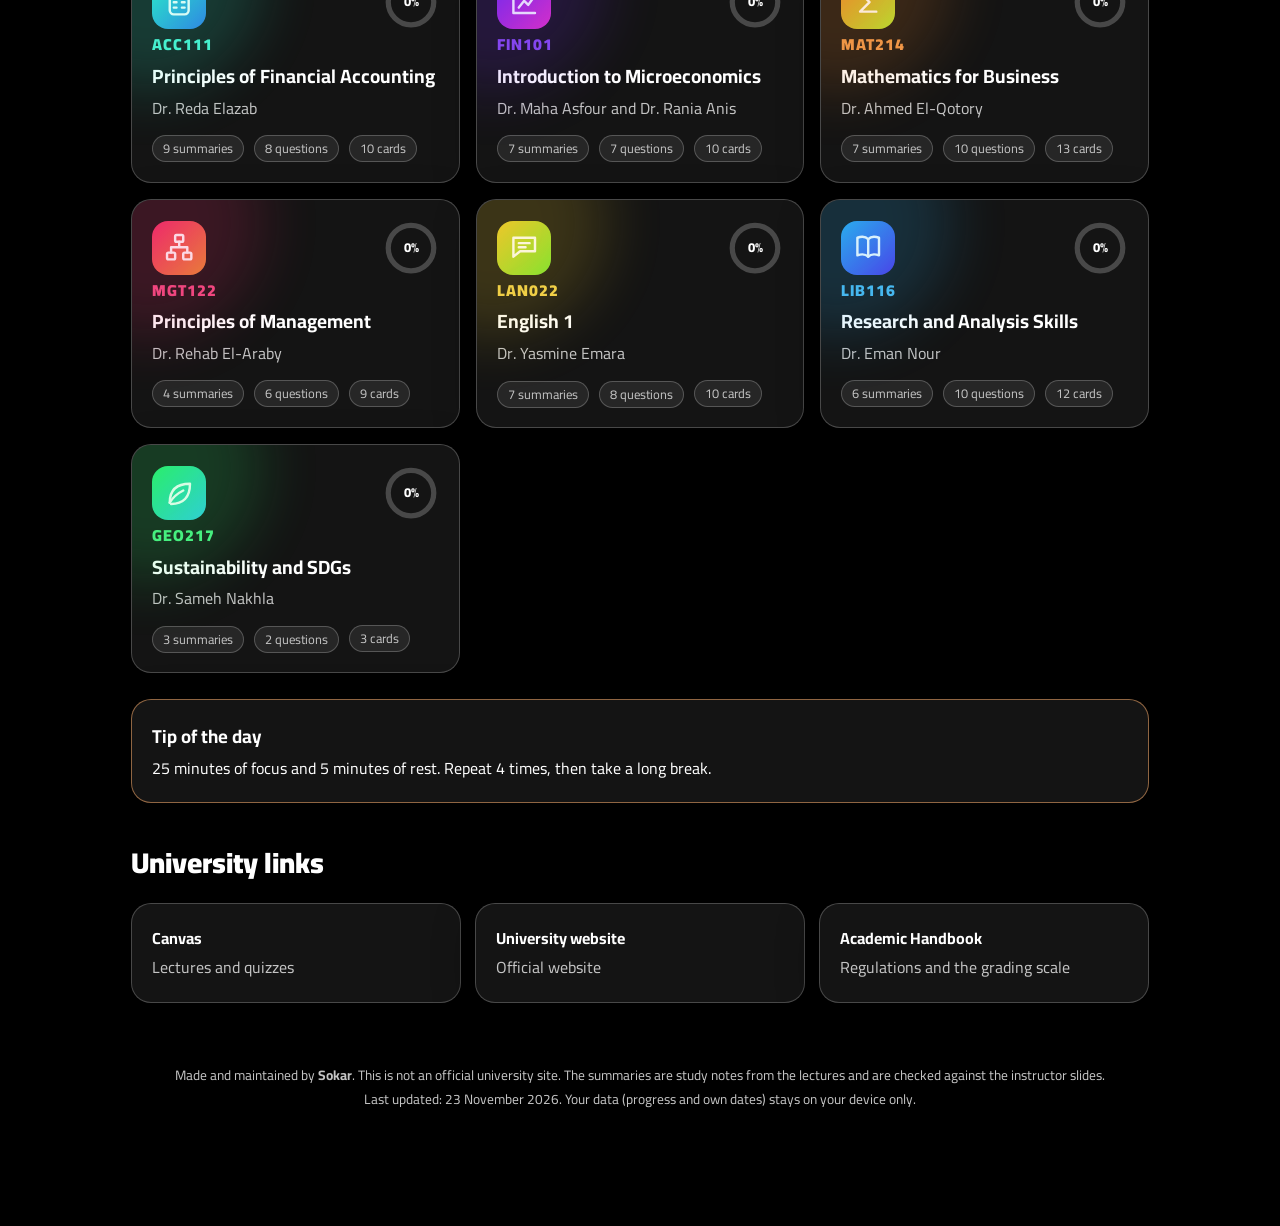
==== commit f47a642f: "Add language switch functionality to index.html" ====
--- a/index.html
+++ b/index.html
@@ -1,12 +1,12 @@
 <!doctype html>
 <html lang="en" dir="ltr">
 <head>
-<meta charset="utf-8">
+<meta charset="utf-8"><script>(function(){try{var l=localStorage.getItem("sokar.lang"),h=location.hash,ar=document.documentElement.lang==="ar";if(!l&&!ar&&/^ar/i.test(navigator.language||""))l="ar";if(l==="ar"&&!ar)location.replace("ar.html"+h);if(l==="en"&&ar)location.replace("./"+h)}catch(e){}})()</script>
 <meta name="viewport" content="width=device-width,initial-scale=1,viewport-fit=cover">
 <title>Sokar Hub | AIU Business cohort platform</title>
 <meta name="description" content="Course summaries, deadlines, practice quizzes and a GPA calculator for the AIU Business first-year cohort. Made by Sokar.">
 <meta name="theme-color" content="#000000"><meta name="color-scheme" content="dark light">
-<link rel="icon" href="data:image/svg+xml,%3Csvg xmlns='http://www.w3.org/2000/svg' viewBox='0 0 64 64'%3E%3Crect width='64' height='64' rx='16' fill='%2314b8a6'/%3E%3Ctext x='32' y='44' font-size='34' text-anchor='middle' fill='white' font-family='Arial' font-weight='700'%3ES%3C/text%3E%3C/svg%3E">
+<link rel="alternate" hreflang="ar" href="ar.html"><link rel="icon" href="data:image/svg+xml,%3Csvg xmlns='http://www.w3.org/2000/svg' viewBox='0 0 64 64'%3E%3Crect width='64' height='64' rx='16' fill='%2314b8a6'/%3E%3Ctext x='32' y='44' font-size='34' text-anchor='middle' fill='white' font-family='Arial' font-weight='700'%3ES%3C/text%3E%3C/svg%3E">
 <link rel="preconnect" href="https://fonts.googleapis.com"><link rel="preconnect" href="https://fonts.gstatic.com" crossorigin>
 <link href="https://fonts.googleapis.com/css2?family=Cairo:wght@400;600;800;900&display=swap" rel="stylesheet">
 <link rel="stylesheet" href="css/style.css">
@@ -15,9 +15,9 @@
 <div class="bg" aria-hidden="true"><i class="b b1"></i><i class="b b2"></i><i class="b b3"></i><canvas id="stars"></canvas></div>
 <header class="top"><a class="brand" href="#/"><span class="logo">S</span><span>Sokar <b>Hub</b></span></a>
 <nav id="nav"><a href="#/" data-r="home">Home</a><a href="#/table" data-r="table">Timetable</a><a href="#/courses" data-r="courses">Courses</a><a href="#/deadlines" data-r="deadlines">Deadlines</a><a href="#/tools" data-r="tools">Tools</a></nav>
-<button id="theme" class="icon-btn" aria-label="Toggle theme">◐</button></header>
+<button id="theme" class="icon-btn" aria-label="Toggle theme">◐</button><a id="lang" class="icon-btn lang" href="ar.html" lang="ar" hreflang="ar" aria-label="Switch to Arabic">عربي</a></header>
 <main id="app" tabindex="-1"></main>
 <footer class="foot"><p>Made and maintained by <b>Sokar</b>. This is not an official university site. The summaries are study notes from the lectures and are checked against the instructor slides.</p><p>Last updated: <span id="upd"></span>. Your data (progress and own dates) stays on your device only.</p></footer>
 <nav class="bottom" id="bnav"><a href="#/" data-r="home"><svg viewBox="0 0 24 24"><path d="M3 11l9-8 9 8v9a1 1 0 0 1-1 1h-5v-6H9v6H4a1 1 0 0 1-1-1z"/></svg>Home</a><a href="#/table" data-r="table"><svg viewBox="0 0 24 24"><rect x="3" y="4" width="18" height="17" rx="3"/><path d="M3 10h18M9 10v11M15 10v11"/></svg>Timetable</a><a href="#/courses" data-r="courses"><svg viewBox="0 0 24 24"><path d="M4 5c3-1 6-1 8 1 2-2 5-2 8-1v13c-3-1-6-1-8 1-2-2-5-2-8-1z"/></svg>Courses</a><a href="#/deadlines" data-r="deadlines"><svg viewBox="0 0 24 24"><rect x="3" y="5" width="18" height="16" rx="3"/><path d="M8 3v4M16 3v4M3 11h18"/></svg>Deadlines</a><a href="#/tools" data-r="tools"><svg viewBox="0 0 24 24"><circle cx="12" cy="12" r="9"/><path d="M12 7v5l3 2"/></svg>Tools</a></nav>
 <script src="js/data-core.js"></script><script src="js/data-acc.js"></script><script src="js/data-fin.js"></script><script src="js/data-mat.js"></script><script src="js/data-mgt.js"></script><script src="js/data-misc.js"></script><script src="js/app.js"></script>
-</body></html>
+<script>(function(){var a=document.getElementById("lang"),ar=document.documentElement.lang==="ar";a.addEventListener("click",function(){try{localStorage.setItem("sokar.lang",ar?"en":"ar");sessionStorage.setItem("sokar.sw","1")}catch(e){}a.href=(ar?"./":"ar.html")+location.hash})})()</script></body></html>
--- a/css/style.css
+++ b/css/style.css
@@ -106,3 +106,6 @@
 .btn.pri,.logo,.float,.tab.on,.bottom a.on{background:var(--pri)!important;color:var(--on)!important}
 .b{opacity:.12}.b1,.b3{background:var(--pri)}.b2{background:#fff}[data-theme=light] .b{opacity:.08}[data-theme=light] .b2{background:#c2410c}
 #intro{background:radial-gradient(circle at 50% 40%,#2a1200,#000 70%)}
+
+.gc>*{min-width:0}.gn{overflow-wrap:anywhere;font-size:.9rem}.gg{white-space:nowrap}
+@media(max-width:560px){.gc{grid-template-columns:84px 64px 1fr;row-gap:6px;padding-bottom:8px;border-bottom:1px solid var(--bd)}.gn{grid-column:2/-1}.gg{text-align:start}}
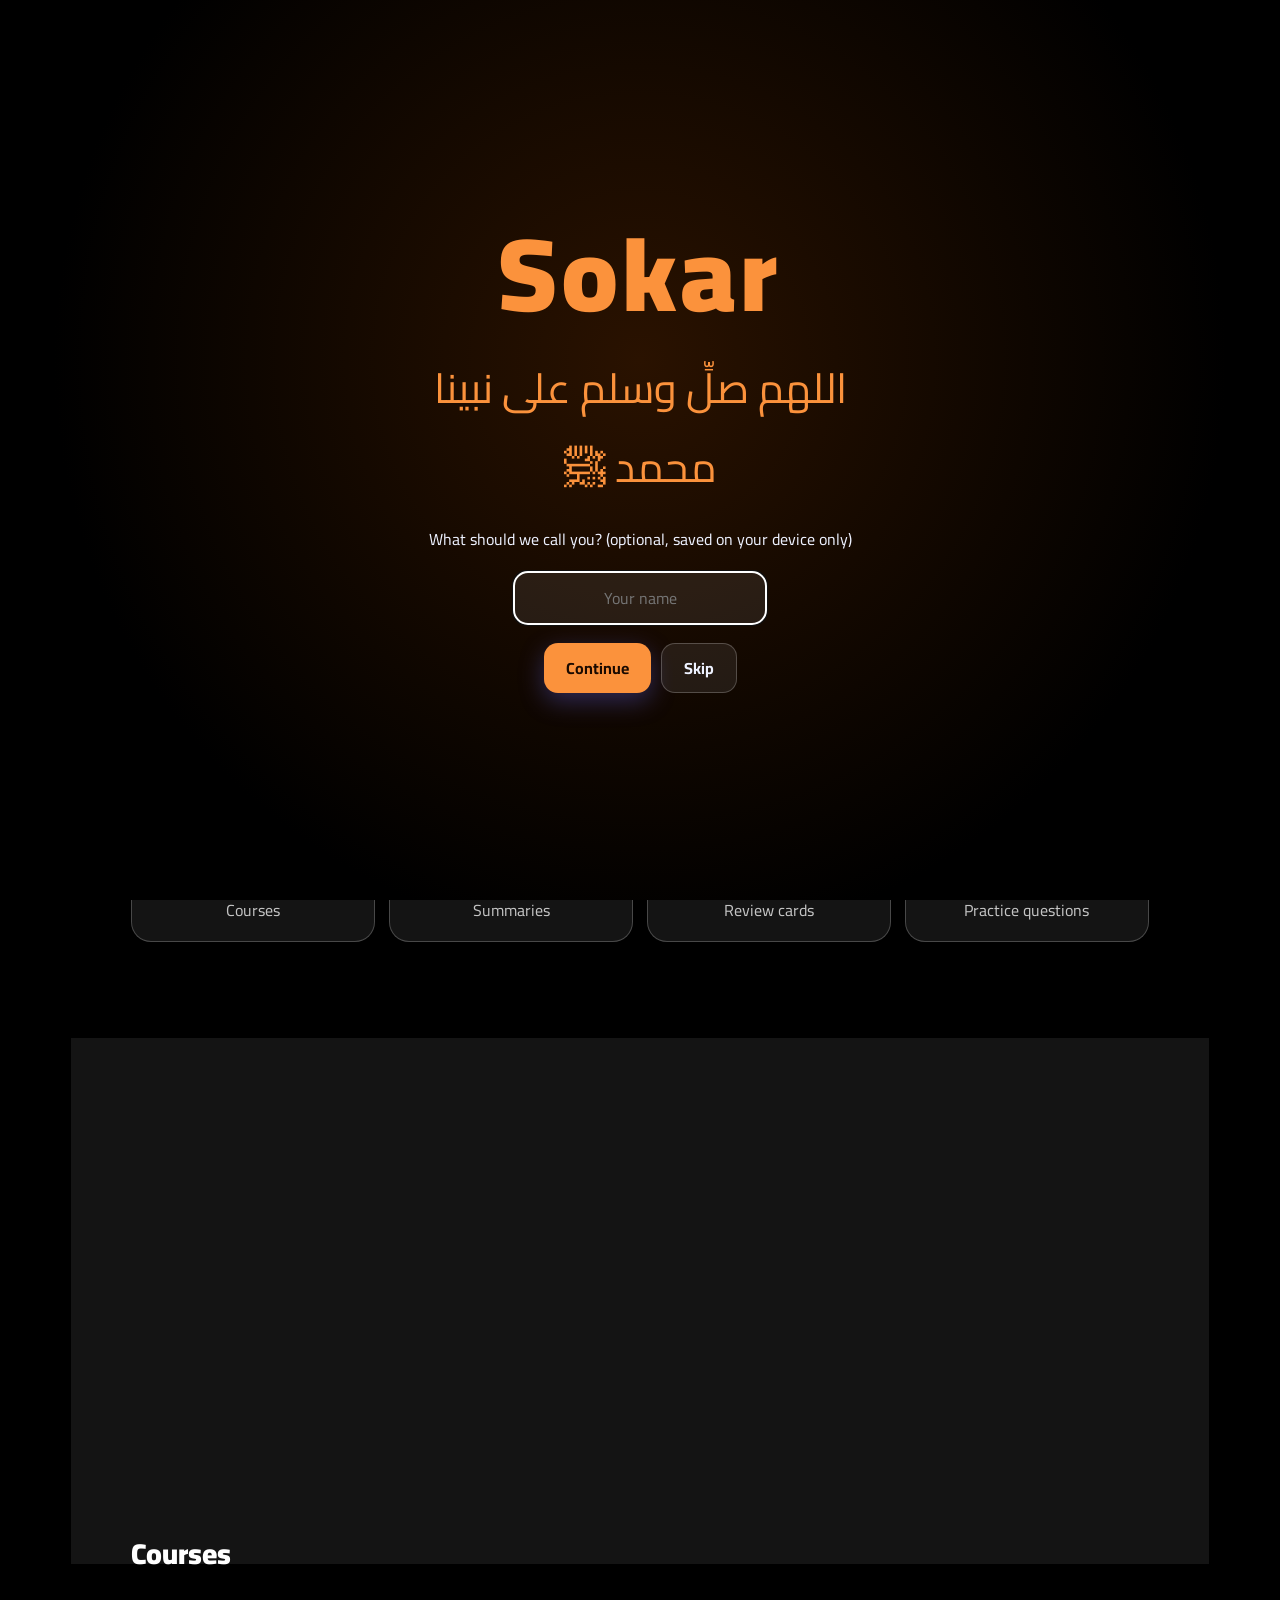
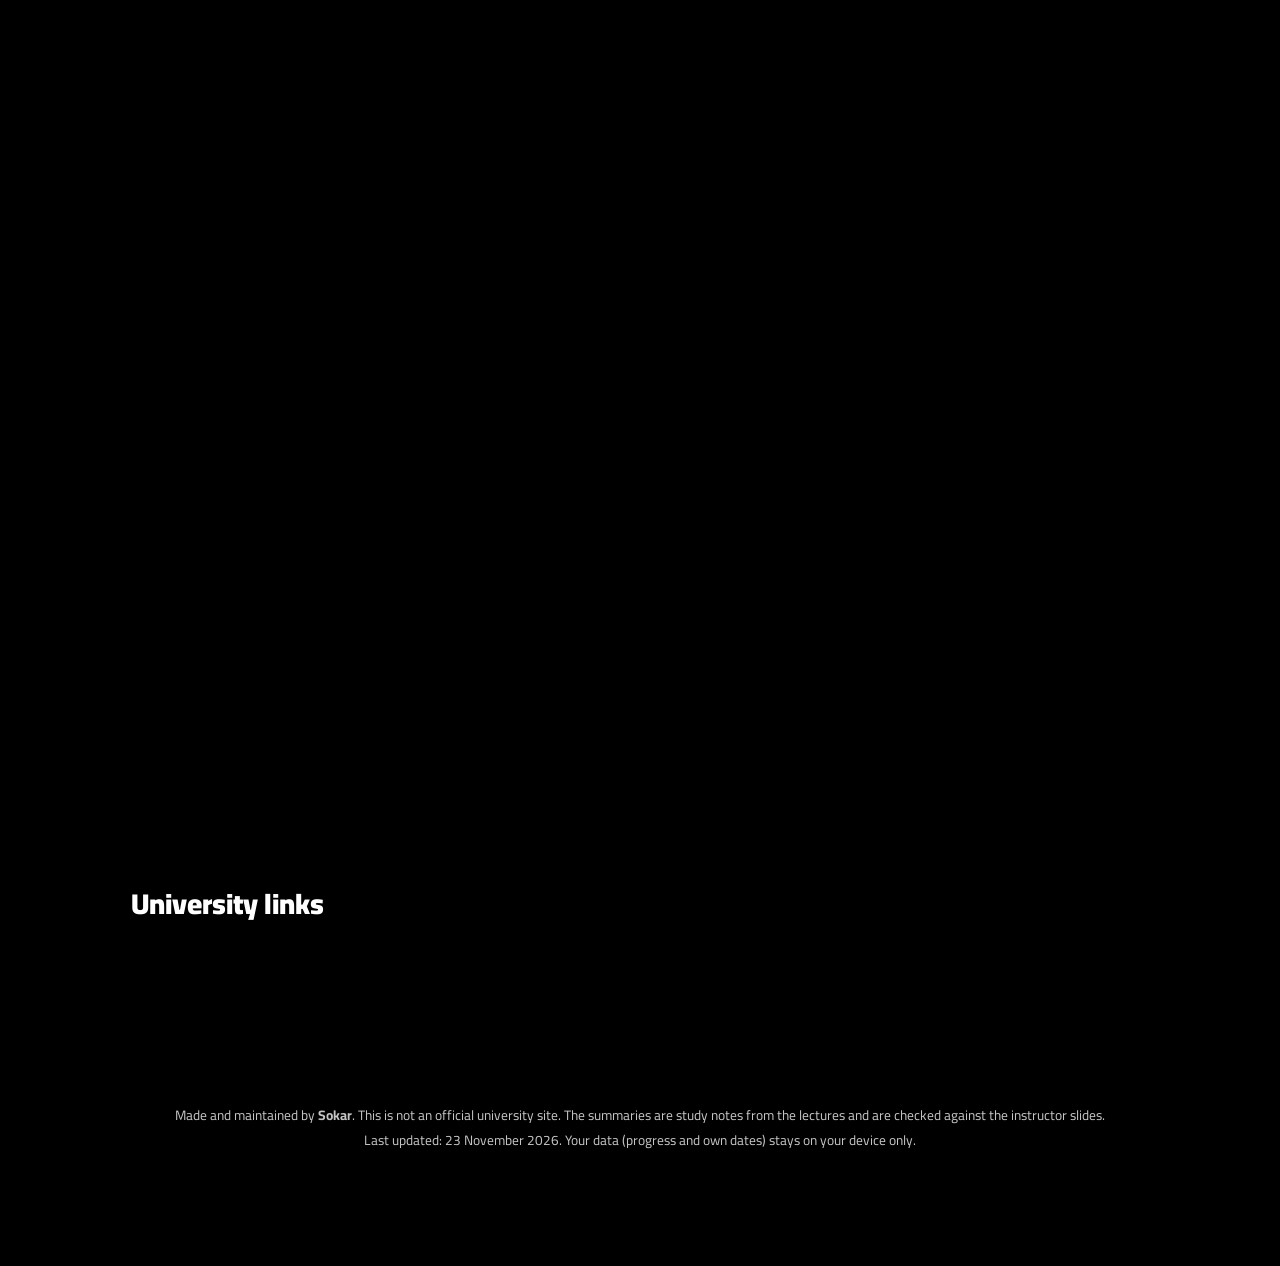
==== commit 071facc3: "Implement language toggle functionality Added a script to toggle language settings and update local " ====
--- a/index.html
+++ b/index.html
@@ -6,7 +6,7 @@
 <title>Sokar Hub | AIU Business cohort platform</title>
 <meta name="description" content="Course summaries, deadlines, practice quizzes and a GPA calculator for the AIU Business first-year cohort. Made by Sokar.">
 <meta name="theme-color" content="#000000"><meta name="color-scheme" content="dark light">
-<link rel="alternate" hreflang="ar" href="ar.html"><link rel="icon" href="data:image/svg+xml,%3Csvg xmlns='http://www.w3.org/2000/svg' viewBox='0 0 64 64'%3E%3Crect width='64' height='64' rx='16' fill='%2314b8a6'/%3E%3Ctext x='32' y='44' font-size='34' text-anchor='middle' fill='white' font-family='Arial' font-weight='700'%3ES%3C/text%3E%3C/svg%3E">
+<link rel="alternate" hreflang="ar" href="ar.html"><link rel="manifest" href="manifest.webmanifest"><link rel="icon" type="image/png" sizes="192x192" href="icon-192.png"><link rel="apple-touch-icon" href="apple-touch-icon.png"><meta name="mobile-web-app-capable" content="yes"><meta name="apple-mobile-web-app-capable" content="yes"><meta name="apple-mobile-web-app-title" content="Sokar"><meta name="apple-mobile-web-app-status-bar-style" content="black">
 <link rel="preconnect" href="https://fonts.googleapis.com"><link rel="preconnect" href="https://fonts.gstatic.com" crossorigin>
 <link href="https://fonts.googleapis.com/css2?family=Cairo:wght@400;600;800;900&display=swap" rel="stylesheet">
 <link rel="stylesheet" href="css/style.css">
--- a/css/style.css
+++ b/css/style.css
@@ -109,3 +109,8 @@
 
 .gc>*{min-width:0}.gn{overflow-wrap:anywhere;font-size:.9rem}.gg{white-space:nowrap}
 @media(max-width:560px){.gc{grid-template-columns:84px 64px 1fr;row-gap:6px;padding-bottom:8px;border-bottom:1px solid var(--bd)}.gn{grid-column:2/-1}.gg{text-align:start}}
+.lang{display:inline-grid;place-items:center;width:auto;min-width:38px;padding:0 12px;border-radius:99px;font-weight:800;font-size:.85rem;color:var(--tx);text-decoration:none}.top .lang{margin-inline-start:0!important}
+.clock{display:inline-flex;flex-direction:column;align-items:center;gap:2px;margin:10px 0 4px;padding:8px 18px;min-width:210px;min-height:64px;justify-content:center;border-radius:16px;background:var(--card);border:1px solid var(--bd)}.clock b{font-size:1.6rem;line-height:1.2;color:var(--pri);font-variant-numeric:tabular-nums}.clock span{font-size:.82rem;color:var(--mut)}
+
+.clock{display:flex;width:fit-content;margin:16px 0 8px}@media(max-width:820px){.clock{margin-inline:auto}}
+.info bdi{unicode-bidi:isolate}
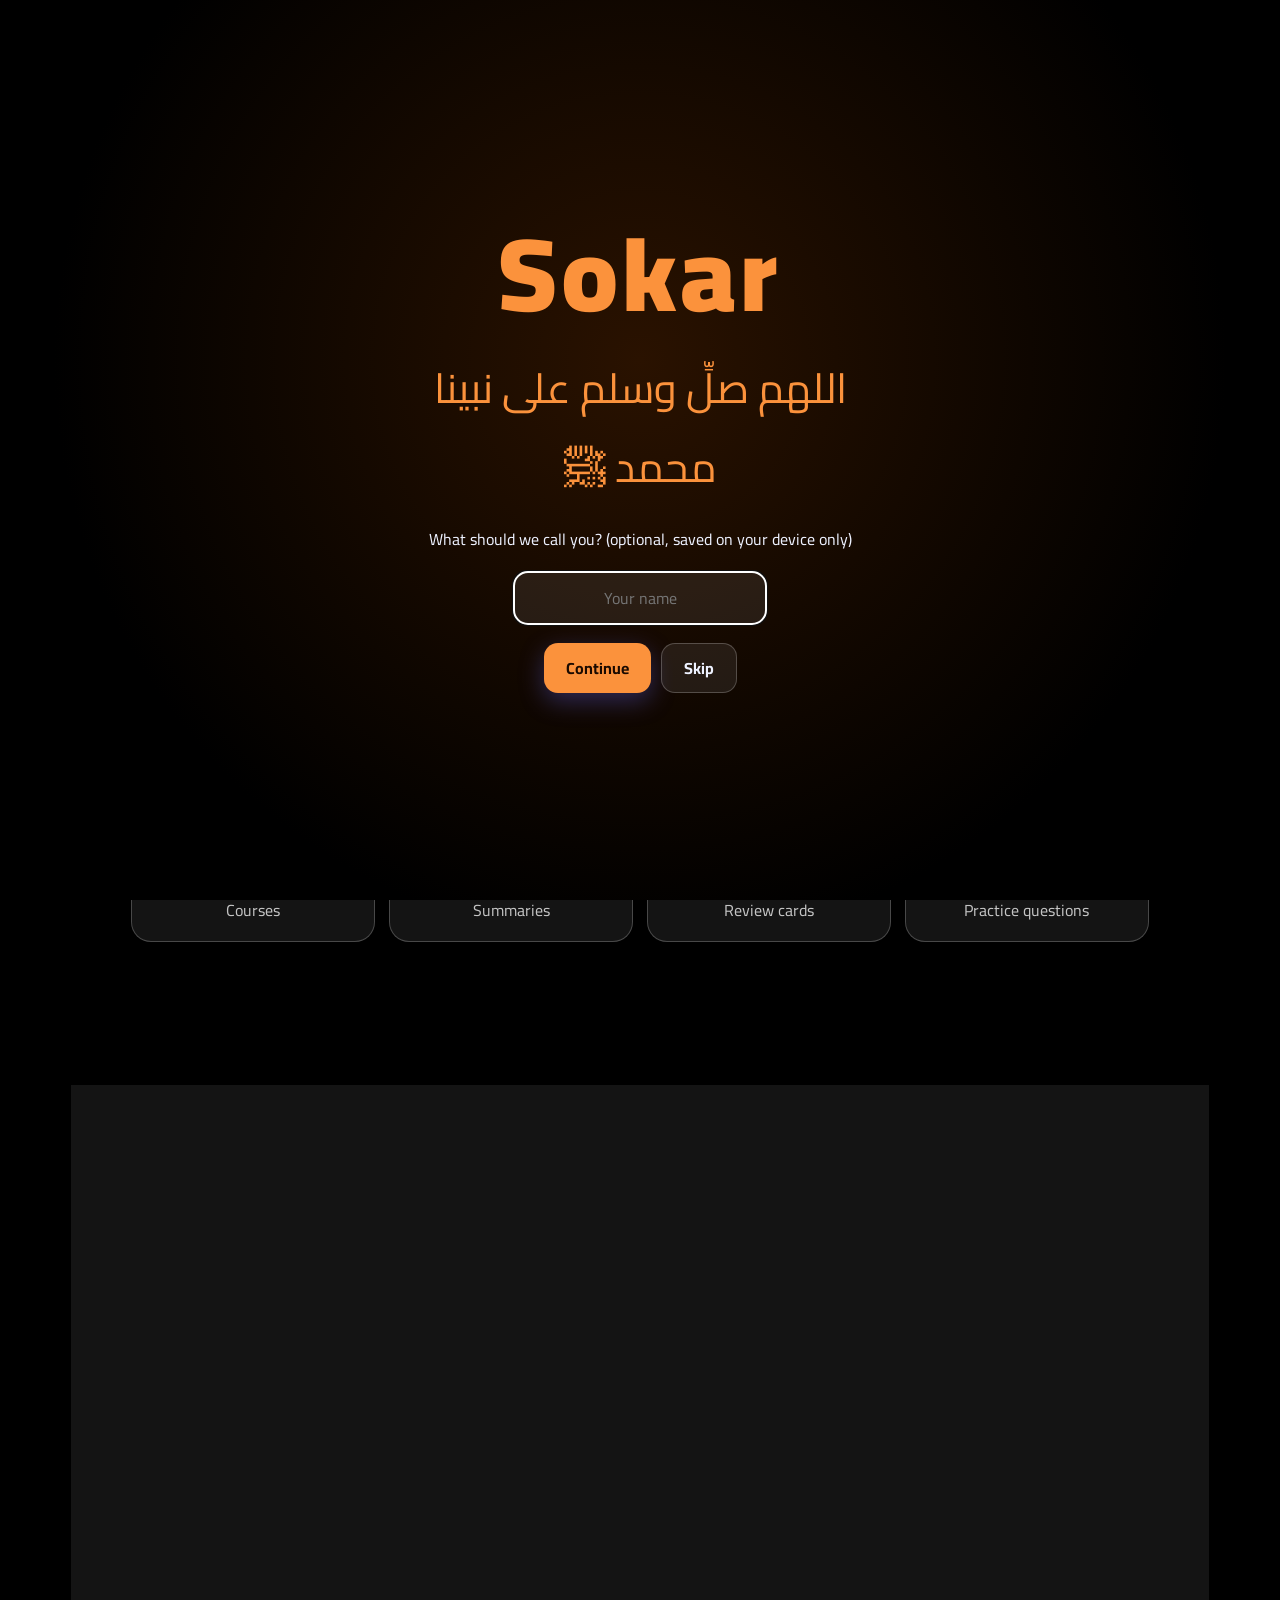
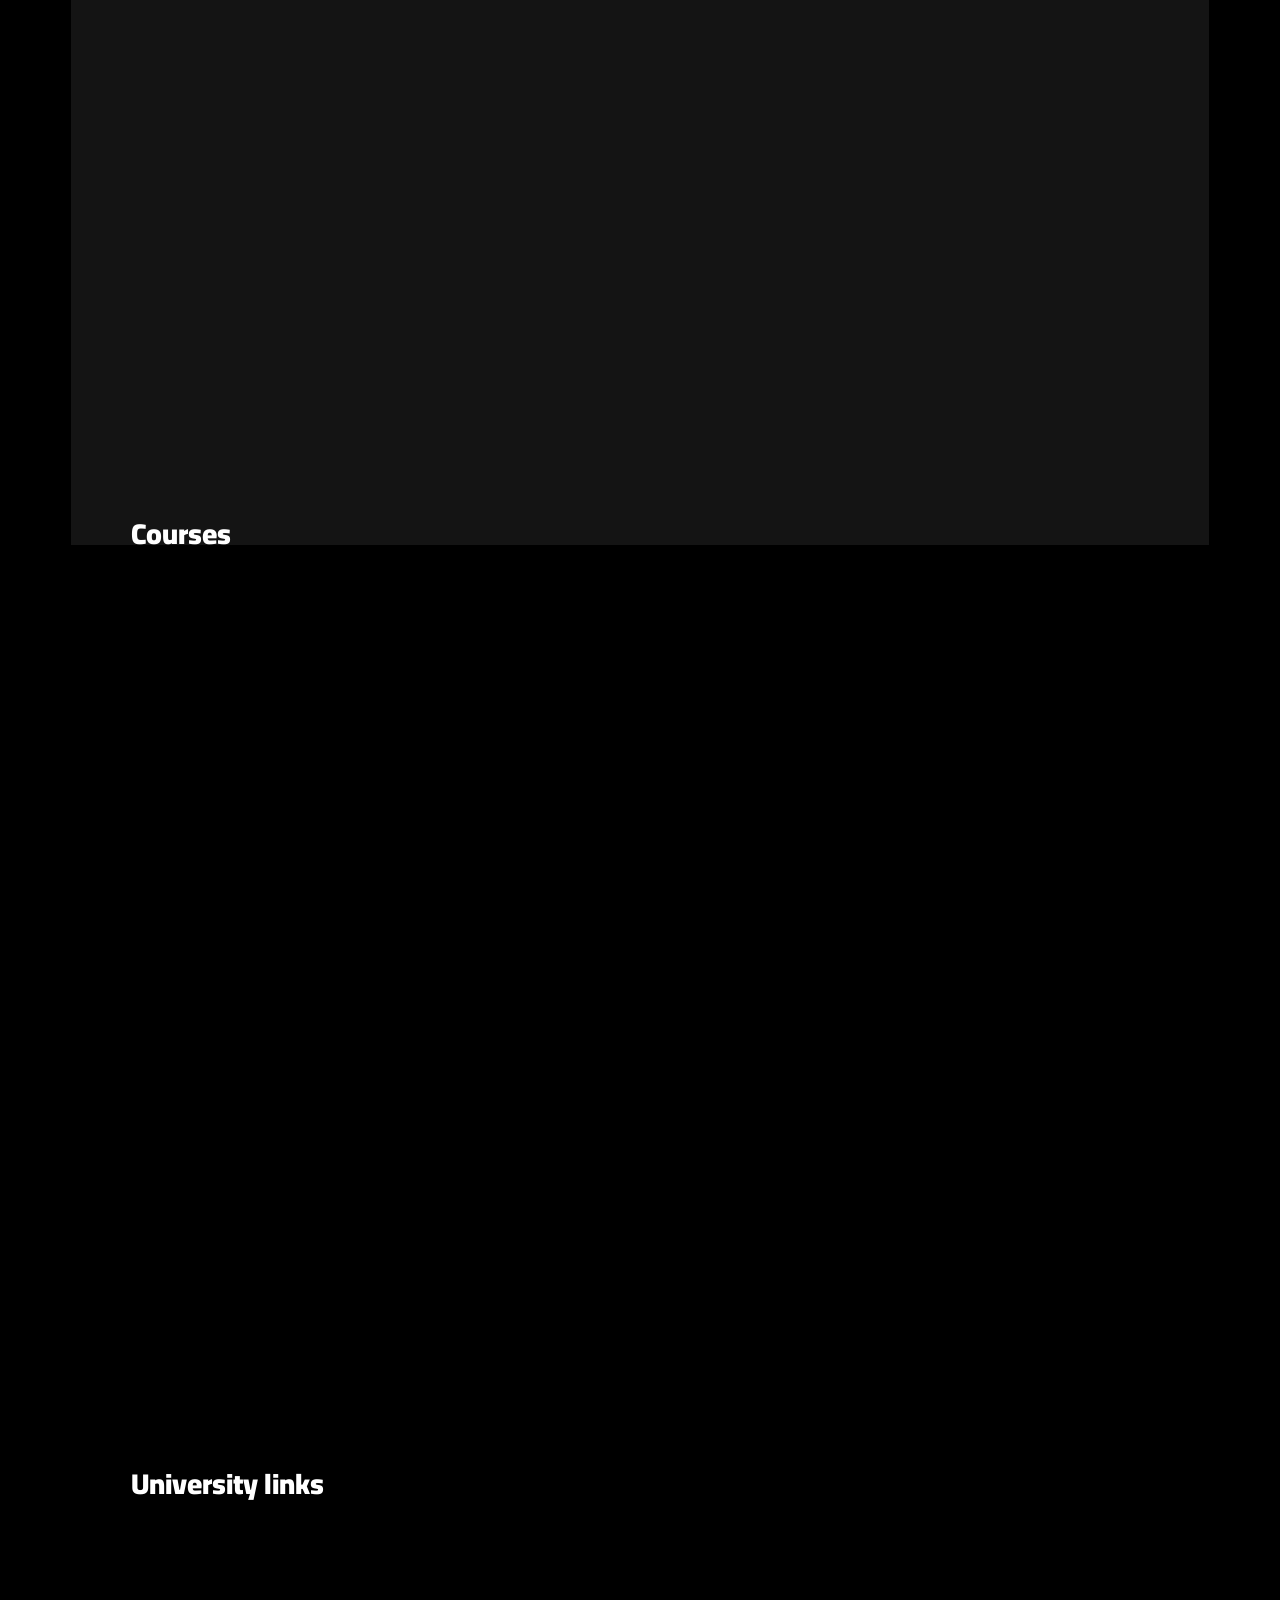
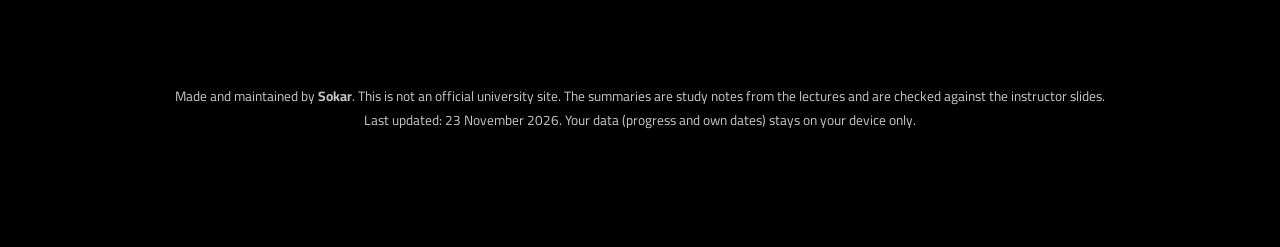
==== commit 0a84a8a1: "Add data-bank.js script to index.html" ====
--- a/index.html
+++ b/index.html
@@ -6,7 +6,7 @@
 <title>Sokar Hub | AIU Business cohort platform</title>
 <meta name="description" content="Course summaries, deadlines, practice quizzes and a GPA calculator for the AIU Business first-year cohort. Made by Sokar.">
 <meta name="theme-color" content="#000000"><meta name="color-scheme" content="dark light">
-<link rel="alternate" hreflang="ar" href="ar.html"><link rel="manifest" href="manifest.webmanifest"><link rel="icon" type="image/png" sizes="192x192" href="icon-192.png"><link rel="apple-touch-icon" href="apple-touch-icon.png"><meta name="mobile-web-app-capable" content="yes"><meta name="apple-mobile-web-app-capable" content="yes"><meta name="apple-mobile-web-app-title" content="Sokar"><meta name="apple-mobile-web-app-status-bar-style" content="black">
+<link rel="alternate" hreflang="ar" href="ar.html"><link rel="manifest" href="manifest.webmanifest"><link rel="icon" type="image/png" sizes="192x192" href="[data-uri]"><link rel="apple-touch-icon" href="[data-uri]"><meta name="mobile-web-app-capable" content="yes"><meta name="apple-mobile-web-app-capable" content="yes"><meta name="apple-mobile-web-app-title" content="Sokar"><meta name="apple-mobile-web-app-status-bar-style" content="black">
 <link rel="preconnect" href="https://fonts.googleapis.com"><link rel="preconnect" href="https://fonts.gstatic.com" crossorigin>
 <link href="https://fonts.googleapis.com/css2?family=Cairo:wght@400;600;800;900&display=swap" rel="stylesheet">
 <link rel="stylesheet" href="css/style.css">
@@ -19,5 +19,5 @@
 <main id="app" tabindex="-1"></main>
 <footer class="foot"><p>Made and maintained by <b>Sokar</b>. This is not an official university site. The summaries are study notes from the lectures and are checked against the instructor slides.</p><p>Last updated: <span id="upd"></span>. Your data (progress and own dates) stays on your device only.</p></footer>
 <nav class="bottom" id="bnav"><a href="#/" data-r="home"><svg viewBox="0 0 24 24"><path d="M3 11l9-8 9 8v9a1 1 0 0 1-1 1h-5v-6H9v6H4a1 1 0 0 1-1-1z"/></svg>Home</a><a href="#/table" data-r="table"><svg viewBox="0 0 24 24"><rect x="3" y="4" width="18" height="17" rx="3"/><path d="M3 10h18M9 10v11M15 10v11"/></svg>Timetable</a><a href="#/courses" data-r="courses"><svg viewBox="0 0 24 24"><path d="M4 5c3-1 6-1 8 1 2-2 5-2 8-1v13c-3-1-6-1-8 1-2-2-5-2-8-1z"/></svg>Courses</a><a href="#/deadlines" data-r="deadlines"><svg viewBox="0 0 24 24"><rect x="3" y="5" width="18" height="16" rx="3"/><path d="M8 3v4M16 3v4M3 11h18"/></svg>Deadlines</a><a href="#/tools" data-r="tools"><svg viewBox="0 0 24 24"><circle cx="12" cy="12" r="9"/><path d="M12 7v5l3 2"/></svg>Tools</a></nav>
-<script src="js/data-core.js"></script><script src="js/data-acc.js"></script><script src="js/data-fin.js"></script><script src="js/data-mat.js"></script><script src="js/data-mgt.js"></script><script src="js/data-misc.js"></script><script src="js/app.js"></script>
+<script src="js/data-core.js"></script><script src="js/data-acc.js"></script><script src="js/data-fin.js"></script><script src="js/data-mat.js"></script><script src="js/data-mgt.js"></script><script src="js/data-misc.js"></script><script src="js/data-bank.js"></script><script src="js/app.js"></script>
 <script>(function(){var a=document.getElementById("lang"),ar=document.documentElement.lang==="ar";a.addEventListener("click",function(){try{localStorage.setItem("sokar.lang",ar?"en":"ar");sessionStorage.setItem("sokar.sw","1")}catch(e){}a.href=(ar?"./":"ar.html")+location.hash})})()</script></body></html>
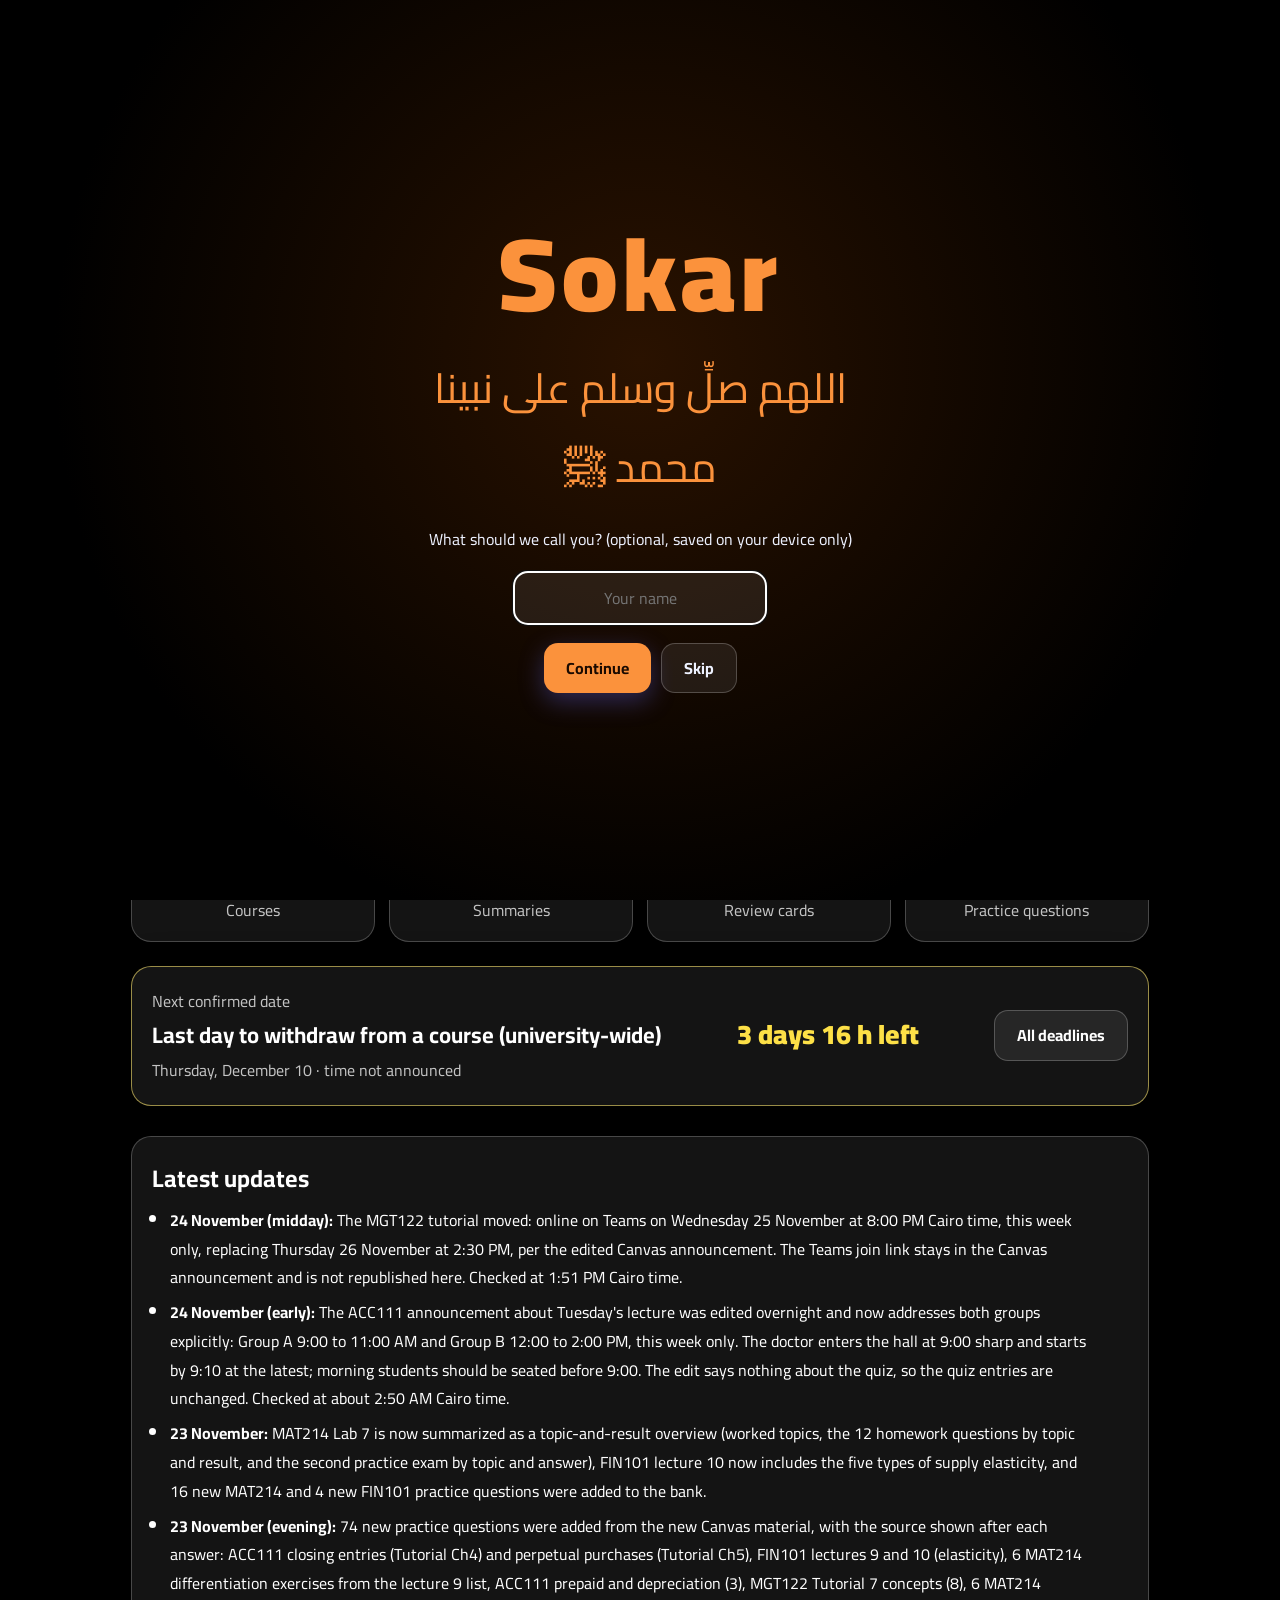
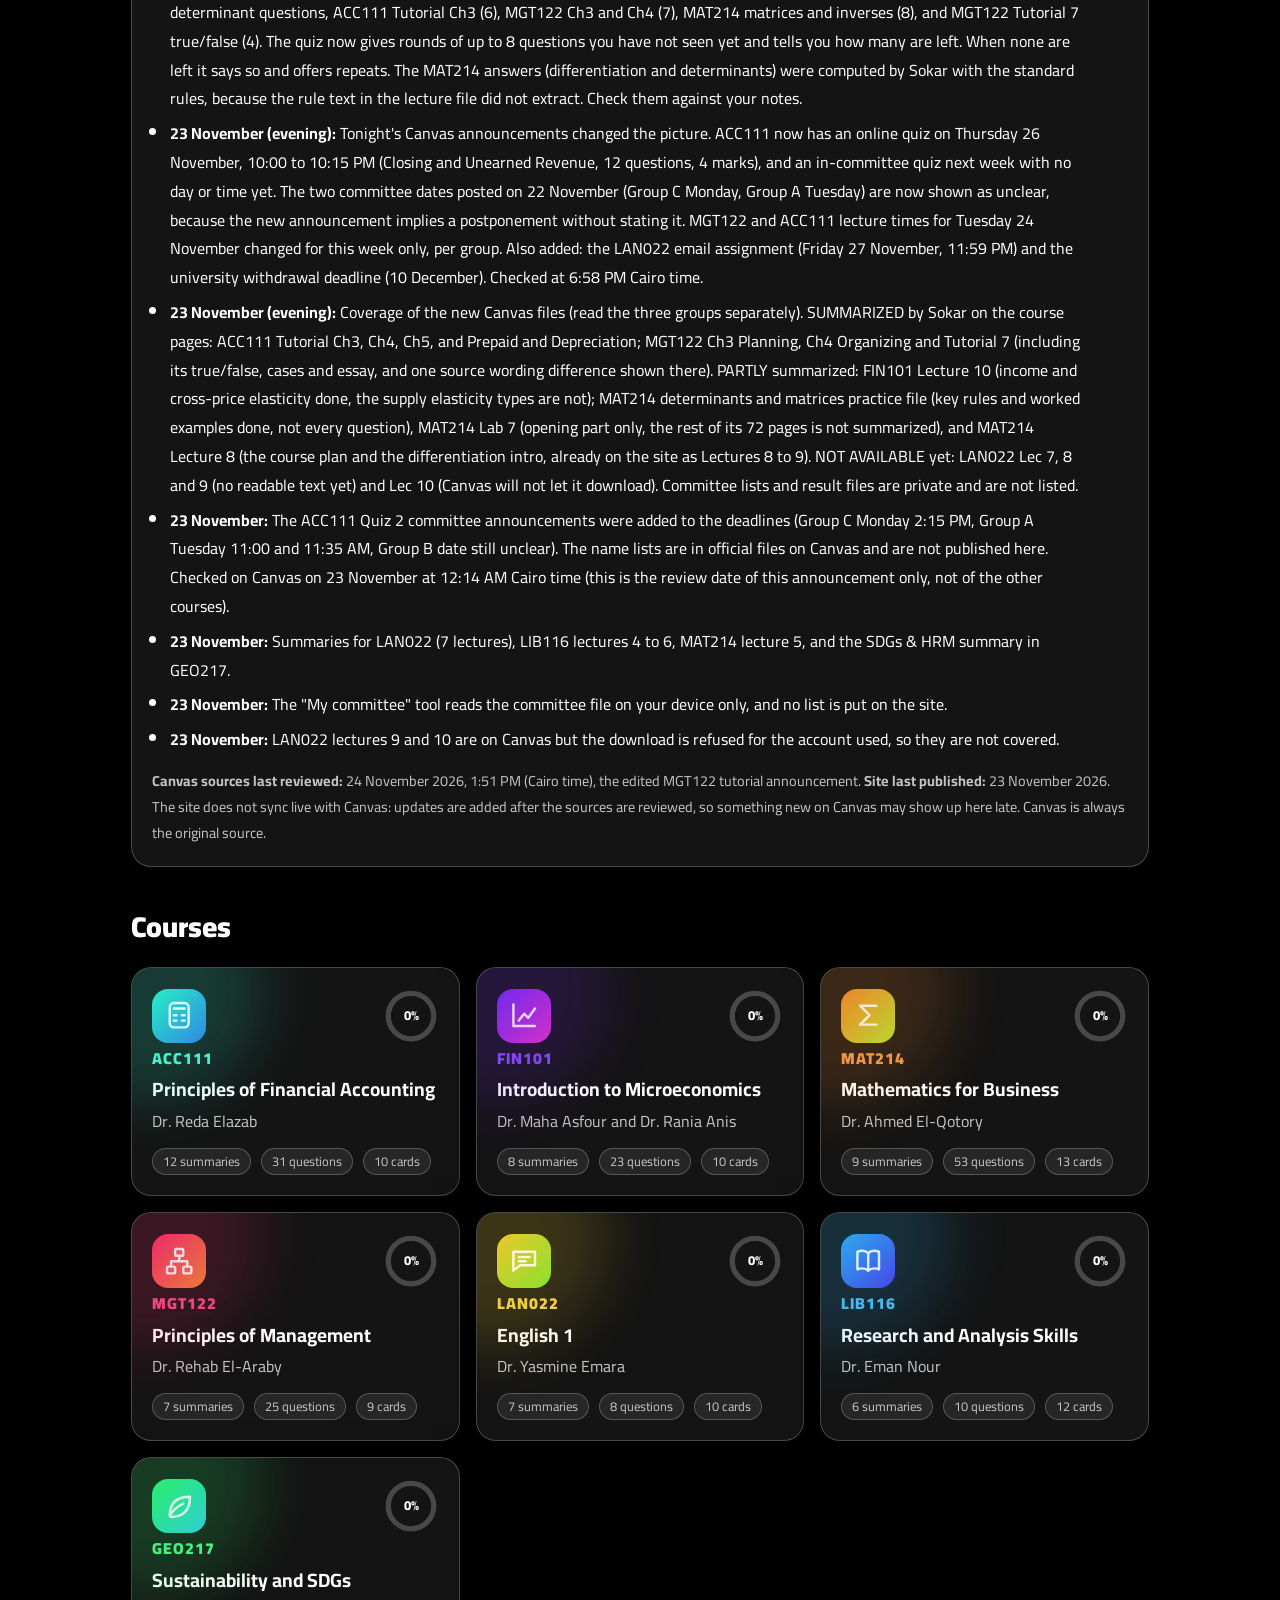
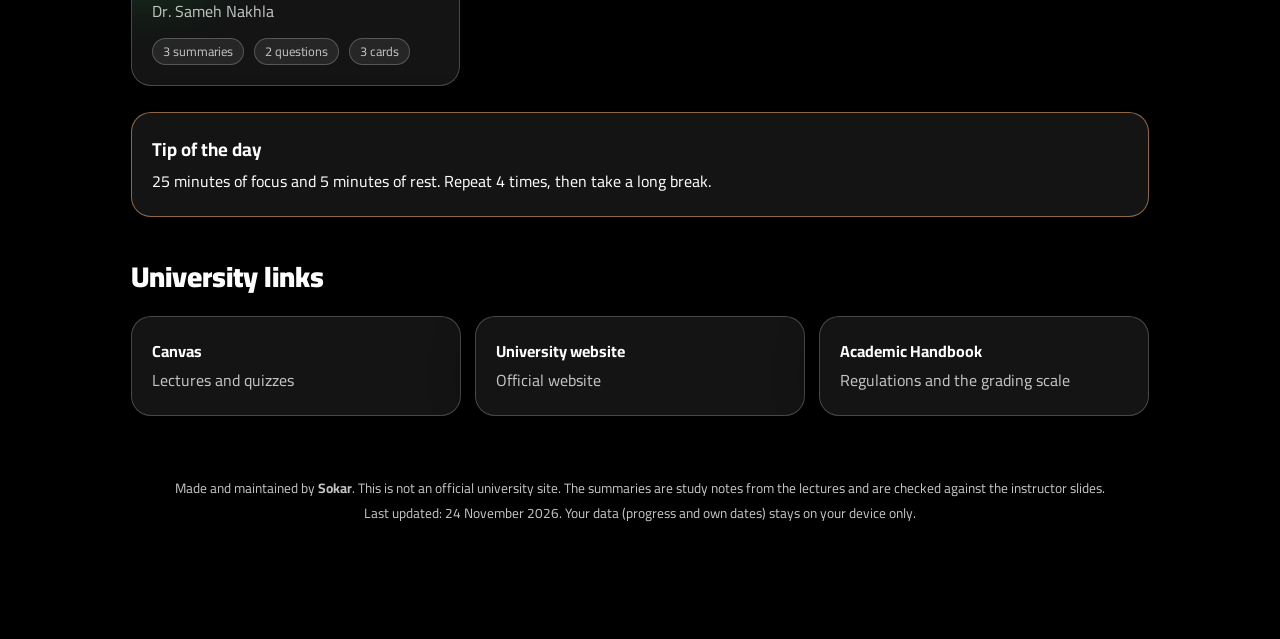
==== commit 8e042e73: "Add data-bank2.js script to index.html Added new script file 'data-bank2.js' for additional function" ====
--- a/index.html
+++ b/index.html
@@ -19,5 +19,5 @@
 <main id="app" tabindex="-1"></main>
 <footer class="foot"><p>Made and maintained by <b>Sokar</b>. This is not an official university site. The summaries are study notes from the lectures and are checked against the instructor slides.</p><p>Last updated: <span id="upd"></span>. Your data (progress and own dates) stays on your device only.</p></footer>
 <nav class="bottom" id="bnav"><a href="#/" data-r="home"><svg viewBox="0 0 24 24"><path d="M3 11l9-8 9 8v9a1 1 0 0 1-1 1h-5v-6H9v6H4a1 1 0 0 1-1-1z"/></svg>Home</a><a href="#/table" data-r="table"><svg viewBox="0 0 24 24"><rect x="3" y="4" width="18" height="17" rx="3"/><path d="M3 10h18M9 10v11M15 10v11"/></svg>Timetable</a><a href="#/courses" data-r="courses"><svg viewBox="0 0 24 24"><path d="M4 5c3-1 6-1 8 1 2-2 5-2 8-1v13c-3-1-6-1-8 1-2-2-5-2-8-1z"/></svg>Courses</a><a href="#/deadlines" data-r="deadlines"><svg viewBox="0 0 24 24"><rect x="3" y="5" width="18" height="16" rx="3"/><path d="M8 3v4M16 3v4M3 11h18"/></svg>Deadlines</a><a href="#/tools" data-r="tools"><svg viewBox="0 0 24 24"><circle cx="12" cy="12" r="9"/><path d="M12 7v5l3 2"/></svg>Tools</a></nav>
-<script src="js/data-core.js"></script><script src="js/data-acc.js"></script><script src="js/data-fin.js"></script><script src="js/data-mat.js"></script><script src="js/data-mgt.js"></script><script src="js/data-misc.js"></script><script src="js/data-bank.js"></script><script src="js/app.js"></script>
+<script src="js/data-core.js"></script><script src="js/data-acc.js"></script><script src="js/data-fin.js"></script><script src="js/data-mat.js"></script><script src="js/data-mgt.js"></script><script src="js/data-misc.js"></script><script src="js/data-bank.js"></script><script src="js/data-bank2.js"></script><script src="js/app.js"></script>
 <script>(function(){var a=document.getElementById("lang"),ar=document.documentElement.lang==="ar";a.addEventListener("click",function(){try{localStorage.setItem("sokar.lang",ar?"en":"ar");sessionStorage.setItem("sokar.sw","1")}catch(e){}a.href=(ar?"./":"ar.html")+location.hash})})()</script></body></html>
